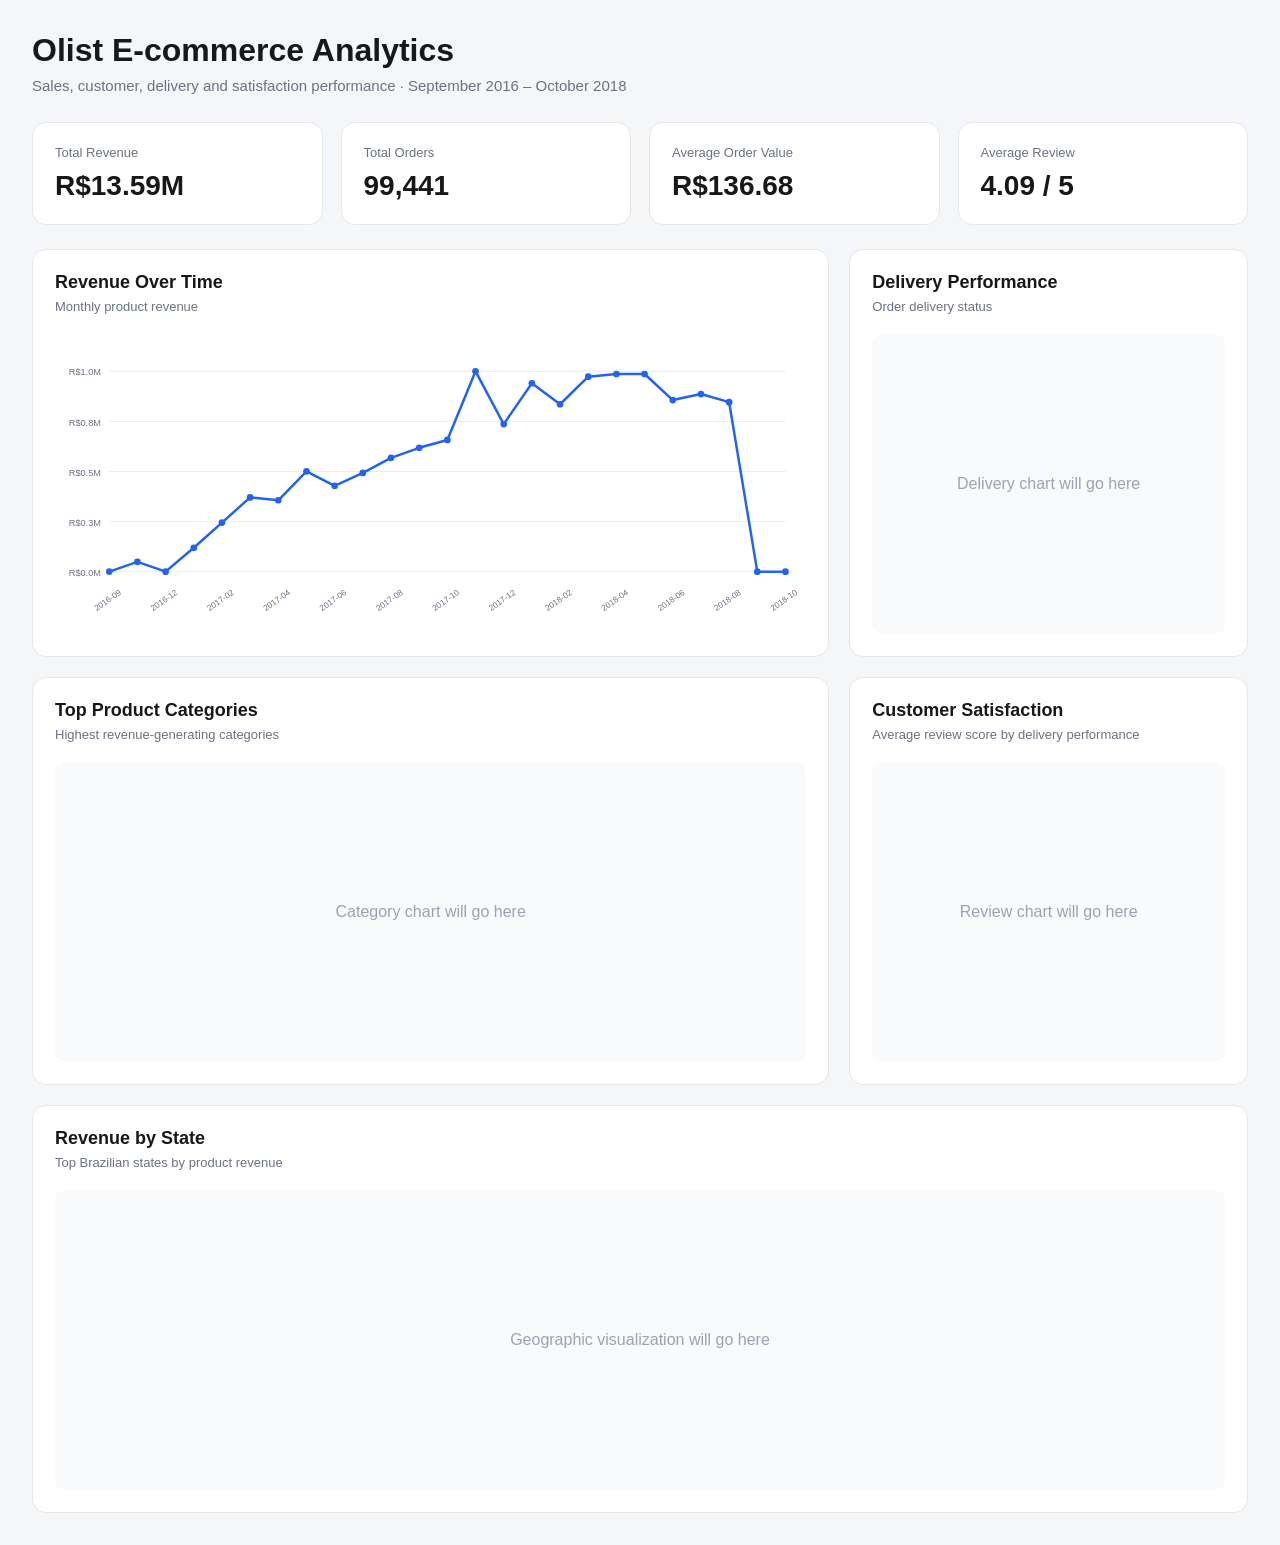
==== dashboard/index.html @ d46bdb32 "Add revenue trend dashboard" ====
<!DOCTYPE html>
<html lang="en">

<head>
    <meta charset="UTF-8">
    <meta name="viewport" content="width=device-width, initial-scale=1.0">

    <title>Olist E-commerce Analytics</title>

    <style>
        * {
            box-sizing: border-box;
            margin: 0;
            padding: 0;
        }

        body {
            font-family: -apple-system, BlinkMacSystemFont, "Segoe UI", sans-serif;
            background: #f5f6f8;
            color: #17181a;
        }

        .dashboard {
            max-width: 1400px;
            margin: 0 auto;
            padding: 32px;
        }

        .header {
            margin-bottom: 28px;
        }

        .header h1 {
            font-size: 32px;
            margin-bottom: 8px;
        }

        .header p {
            color: #6b7280;
            font-size: 15px;
        }

        /* KPI CARDS */

        .kpi-grid {
            display: grid;
            grid-template-columns: repeat(4, 1fr);
            gap: 18px;
            margin-bottom: 24px;
        }

        .kpi {
            background: white;
            border-radius: 14px;
            padding: 22px;
            border: 1px solid #e5e7eb;
        }

        .kpi-label {
            color: #6b7280;
            font-size: 13px;
            margin-bottom: 10px;
        }

        .kpi-value {
            font-size: 28px;
            font-weight: 700;
        }

        /* DASHBOARD GRID */

        .grid {
            display: grid;
            grid-template-columns: 2fr 1fr;
            gap: 20px;
            margin-bottom: 20px;
        }

        .card {
            background: white;
            border: 1px solid #e5e7eb;
            border-radius: 14px;
            padding: 22px;
        }

        .card h2 {
            font-size: 18px;
            margin-bottom: 6px;
        }

        .card p {
            color: #6b7280;
            font-size: 13px;
            margin-bottom: 20px;
        }

        /* PLACEHOLDERS */

        .placeholder {
            height: 300px;
            display: flex;
            align-items: center;
            justify-content: center;
            background: #f9fafb;
            border-radius: 10px;
            color: #9ca3af;
        }

        /* REVENUE CHART */

        .revenue-chart {
            height: 300px;
            width: 100%;
            overflow: hidden;
        }

        .revenue-chart svg {
            width: 100%;
            height: 100%;
        }

        /* RESPONSIVE */

        @media (max-width: 900px) {

            .kpi-grid {
                grid-template-columns: repeat(2, 1fr);
            }

            .grid {
                grid-template-columns: 1fr;
            }
        }

        @media (max-width: 600px) {

            .dashboard {
                padding: 18px;
            }

            .kpi-grid {
                grid-template-columns: 1fr;
            }
        }
    </style>
</head>


<body>

    <main class="dashboard">

        <!-- HEADER -->

        <header class="header">

            <h1>Olist E-commerce Analytics</h1>

            <p>
                Sales, customer, delivery and satisfaction performance
                · September 2016 – October 2018
            </p>

        </header>


        <!-- KPI CARDS -->

        <section class="kpi-grid">

            <div class="kpi">

                <div class="kpi-label">
                    Total Revenue
                </div>

                <div class="kpi-value">
                    R$13.59M
                </div>

            </div>


            <div class="kpi">

                <div class="kpi-label">
                    Total Orders
                </div>

                <div class="kpi-value">
                    99,441
                </div>

            </div>


            <div class="kpi">

                <div class="kpi-label">
                    Average Order Value
                </div>

                <div class="kpi-value">
                    R$136.68
                </div>

            </div>


            <div class="kpi">

                <div class="kpi-label">
                    Average Review
                </div>

                <div class="kpi-value">
                    4.09 / 5
                </div>

            </div>

        </section>


        <!-- FIRST ROW -->

        <section class="grid">


            <!-- REVENUE -->

            <div class="card">

                <h2>
                    Revenue Over Time
                </h2>

                <p>
                    Monthly product revenue
                </p>

                <div class="revenue-chart">

                    <svg
                        id="revenueChart"
                        viewBox="0 0 900 320"
                    ></svg>

                </div>

            </div>


            <!-- DELIVERY -->

            <div class="card">

                <h2>
                    Delivery Performance
                </h2>

                <p>
                    Order delivery status
                </p>

                <div class="placeholder">

                    Delivery chart will go here

                </div>

            </div>

        </section>


        <!-- SECOND ROW -->

        <section class="grid">


            <!-- CATEGORIES -->

            <div class="card">

                <h2>
                    Top Product Categories
                </h2>

                <p>
                    Highest revenue-generating categories
                </p>

                <div class="placeholder">

                    Category chart will go here

                </div>

            </div>


            <!-- CUSTOMER SATISFACTION -->

            <div class="card">

                <h2>
                    Customer Satisfaction
                </h2>

                <p>
                    Average review score by delivery performance
                </p>

                <div class="placeholder">

                    Review chart will go here

                </div>

            </div>

        </section>


        <!-- THIRD ROW -->

        <section class="card">

            <h2>
                Revenue by State
            </h2>

            <p>
                Top Brazilian states by product revenue
            </p>

            <div class="placeholder">

                Geographic visualization will go here

            </div>

        </section>

    </main>


    <!-- REVENUE CHART -->

    <script>

        const monthlyRevenue = [

            ["2016-09", 267.36],
            ["2016-10", 49507.66],
            ["2016-12", 10.90],

            ["2017-01", 120312.87],
            ["2017-02", 247303.02],
            ["2017-03", 374344.30],
            ["2017-04", 359927.23],
            ["2017-05", 506071.14],
            ["2017-06", 433038.60],
            ["2017-07", 498031.48],
            ["2017-08", 573971.68],
            ["2017-09", 624401.69],
            ["2017-10", 664219.43],
            ["2017-11", 1010271.37],
            ["2017-12", 743914.17],

            ["2018-01", 950030.36],
            ["2018-02", 844178.71],
            ["2018-03", 983213.44],
            ["2018-04", 996647.75],
            ["2018-05", 996517.68],
            ["2018-06", 865124.31],
            ["2018-07", 895507.22],
            ["2018-08", 854686.33],
            ["2018-09", 145.00],
            ["2018-10", 0.00]

        ];


        const svg =
            document.getElementById("revenueChart");


        const width = 900;

        const height = 320;


        const padding = {

            top: 25,

            right: 25,

            bottom: 55,

            left: 65

        };


        const chartWidth =
            width -
            padding.left -
            padding.right;


        const chartHeight =
            height -
            padding.top -
            padding.bottom;


        const maxRevenue =
            Math.max(
                ...monthlyRevenue.map(
                    item => item[1]
                )
            );


        function x(index) {

            return padding.left +

                (
                    index /
                    (monthlyRevenue.length - 1)
                ) *

                chartWidth;

        }


        function y(value) {

            return padding.top +

                chartHeight -

                (
                    value /
                    maxRevenue
                ) *

                chartHeight;

        }


        /*
         * Y-AXIS GRID LINES
         */

        for (let i = 0; i <= 4; i++) {

            const value =
                maxRevenue *
                (i / 4);

            const yPosition =
                y(value);


            svg.innerHTML += `

                <line
                    x1="${padding.left}"
                    y1="${yPosition}"
                    x2="${width - padding.right}"
                    y2="${yPosition}"
                    stroke="#e5e7eb"
                />

                <text
                    x="${padding.left - 10}"
                    y="${yPosition + 5}"
                    text-anchor="end"
                    font-size="11"
                    fill="#6b7280"
                >
                    R$${(value / 1000000).toFixed(1)}M
                </text>

            `;

        }


        /*
         * REVENUE LINE
         */

        const points = monthlyRevenue

            .map(
                (item, index) =>
                    `${x(index)},${y(item[1])}`
            )

            .join(" ");


        svg.innerHTML += `

            <polyline
                points="${points}"
                fill="none"
                stroke="#2563eb"
                stroke-width="3"
                stroke-linejoin="round"
                stroke-linecap="round"
            />

        `;


        /*
         * DATA POINTS
         */

        monthlyRevenue.forEach(
            (item, index) => {

                svg.innerHTML += `

                    <circle
                        cx="${x(index)}"
                        cy="${y(item[1])}"
                        r="4"
                        fill="#2563eb"
                    />

                `;

            }
        );


        /*
         * X-AXIS LABELS
         */

        monthlyRevenue.forEach(
            (item, index) => {

                if (
                    index % 2 === 0 ||
                    index === monthlyRevenue.length - 1
                ) {

                    svg.innerHTML += `

                        <text
                            x="${x(index)}"
                            y="${height - 18}"
                            text-anchor="middle"
                            font-size="10"
                            fill="#6b7280"
                            transform="
                                rotate(
                                    -35
                                    ${x(index)}
                                    ${height - 18}
                                )
                            "
                        >
                            ${item[0]}
                        </text>

                    `;

                }

            }
        );

    </script>

</body>

</html>
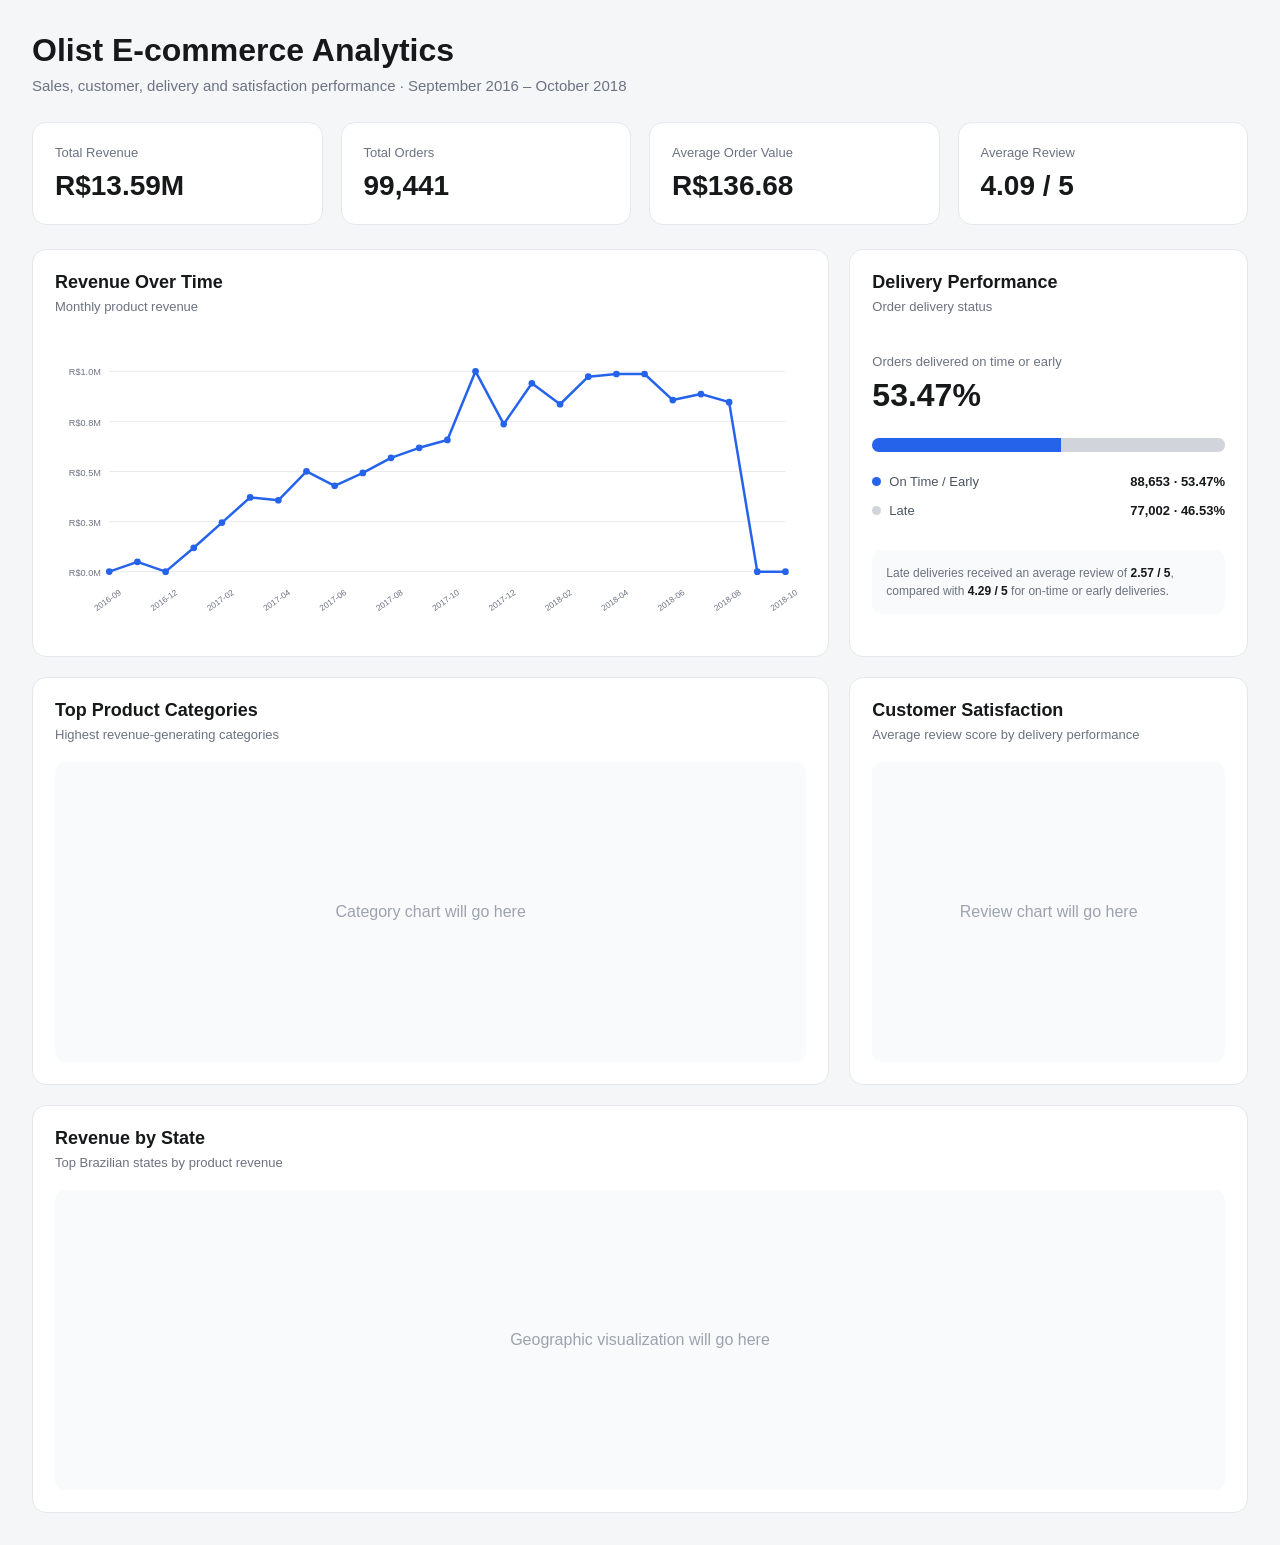
==== commit 4cf7b468: "Add delivery performance analysis" ====
--- a/dashboard/index.html
+++ b/dashboard/index.html
@@ -119,6 +119,99 @@
             height: 100%;
         }
 
+        /* DELIVERY */
+
+        .delivery-chart {
+            height: 300px;
+            display: flex;
+            flex-direction: column;
+            justify-content: center;
+        }
+
+        .delivery-summary {
+            margin-bottom: 24px;
+        }
+
+        .delivery-total {
+            font-size: 13px;
+            color: #6b7280;
+            margin-bottom: 8px;
+        }
+
+        .delivery-percentage {
+            font-size: 32px;
+            font-weight: 700;
+        }
+
+        .delivery-bar {
+            width: 100%;
+            height: 14px;
+            background: #e5e7eb;
+            border-radius: 20px;
+            overflow: hidden;
+            display: flex;
+            margin-bottom: 22px;
+        }
+
+        .on-time-bar {
+            width: 53.47%;
+            background: #2563eb;
+        }
+
+        .late-bar {
+            width: 46.53%;
+            background: #d1d5db;
+        }
+
+        .delivery-row {
+            display: flex;
+            justify-content: space-between;
+            align-items: center;
+            margin-bottom: 14px;
+            font-size: 13px;
+        }
+
+        .delivery-label {
+            display: flex;
+            align-items: center;
+            gap: 8px;
+            color: #4b5563;
+        }
+
+        .dot {
+            width: 9px;
+            height: 9px;
+            border-radius: 50%;
+            display: inline-block;
+        }
+
+        .dot-blue {
+            background: #2563eb;
+        }
+
+        .dot-gray {
+            background: #d1d5db;
+        }
+
+        .delivery-value {
+            font-weight: 600;
+            color: #17181a;
+        }
+
+        .delivery-insight {
+            margin-top: 18px;
+            padding: 14px;
+            background: #f9fafb;
+            border-radius: 10px;
+            font-size: 12px;
+            line-height: 1.5;
+            color: #6b7280;
+        }
+
+        .delivery-insight strong {
+            color: #17181a;
+        }
+
         /* RESPONSIVE */
 
         @media (max-width: 900px) {
@@ -169,54 +262,23 @@
         <section class="kpi-grid">
 
             <div class="kpi">
-
-                <div class="kpi-label">
-                    Total Revenue
-                </div>
-
-                <div class="kpi-value">
-                    R$13.59M
-                </div>
-
-            </div>
-
+                <div class="kpi-label">Total Revenue</div>
+                <div class="kpi-value">R$13.59M</div>
+            </div>
 
             <div class="kpi">
-
-                <div class="kpi-label">
-                    Total Orders
-                </div>
-
-                <div class="kpi-value">
-                    99,441
-                </div>
-
-            </div>
-
+                <div class="kpi-label">Total Orders</div>
+                <div class="kpi-value">99,441</div>
+            </div>
 
             <div class="kpi">
-
-                <div class="kpi-label">
-                    Average Order Value
-                </div>
-
-                <div class="kpi-value">
-                    R$136.68
-                </div>
-
-            </div>
-
+                <div class="kpi-label">Average Order Value</div>
+                <div class="kpi-value">R$136.68</div>
+            </div>
 
             <div class="kpi">
-
-                <div class="kpi-label">
-                    Average Review
-                </div>
-
-                <div class="kpi-value">
-                    4.09 / 5
-                </div>
-
+                <div class="kpi-label">Average Review</div>
+                <div class="kpi-value">4.09 / 5</div>
             </div>
 
         </section>
@@ -231,20 +293,16 @@
 
             <div class="card">
 
-                <h2>
-                    Revenue Over Time
-                </h2>
-
-                <p>
-                    Monthly product revenue
-                </p>
+                <h2>Revenue Over Time</h2>
+
+                <p>Monthly product revenue</p>
 
                 <div class="revenue-chart">
 
                     <svg
                         id="revenueChart"
-                        viewBox="0 0 900 320"
-                    ></svg>
+                        viewBox="0 0 900 320">
+                    </svg>
 
                 </div>
 
@@ -255,81 +313,131 @@
 
             <div class="card">
 
-                <h2>
-                    Delivery Performance
-                </h2>
-
-                <p>
-                    Order delivery status
-                </p>
+                <h2>Delivery Performance</h2>
+
+                <p>Order delivery status</p>
+
+                <div class="delivery-chart">
+
+                    <div class="delivery-summary">
+
+                        <div class="delivery-total">
+                            Orders delivered on time or early
+                        </div>
+
+                        <div class="delivery-percentage">
+                            53.47%
+                        </div>
+
+                    </div>
+
+
+                    <div class="delivery-bar">
+
+                        <div class="on-time-bar"></div>
+
+                        <div class="late-bar"></div>
+
+                    </div>
+
+
+                    <div class="delivery-row">
+
+                        <div class="delivery-label">
+
+                            <span class="dot dot-blue"></span>
+
+                            On Time / Early
+
+                        </div>
+
+                        <div class="delivery-value">
+                            88,653 · 53.47%
+                        </div>
+
+                    </div>
+
+
+                    <div class="delivery-row">
+
+                        <div class="delivery-label">
+
+                            <span class="dot dot-gray"></span>
+
+                            Late
+
+                        </div>
+
+                        <div class="delivery-value">
+                            77,002 · 46.53%
+                        </div>
+
+                    </div>
+
+
+                    <div class="delivery-insight">
+
+                        Late deliveries received an average review of
+                        <strong>2.57 / 5</strong>,
+                        compared with
+                        <strong>4.29 / 5</strong>
+                        for on-time or early deliveries.
+
+                    </div>
+
+                </div>
+
+            </div>
+
+        </section>
+
+
+        <!-- SECOND ROW -->
+
+        <section class="grid">
+
+
+            <!-- CATEGORIES -->
+
+            <div class="card">
+
+                <h2>Top Product Categories</h2>
+
+                <p>Highest revenue-generating categories</p>
 
                 <div class="placeholder">
 
-                    Delivery chart will go here
+                    Category chart will go here
 
                 </div>
 
             </div>
 
+
+            <!-- CUSTOMER SATISFACTION -->
+
+            <div class="card">
+
+                <h2>Customer Satisfaction</h2>
+
+                <p>Average review score by delivery performance</p>
+
+                <div class="placeholder">
+
+                    Review chart will go here
+
+                </div>
+
+            </div>
+
         </section>
 
 
-        <!-- SECOND ROW -->
-
-        <section class="grid">
-
-
-            <!-- CATEGORIES -->
-
-            <div class="card">
-
-                <h2>
-                    Top Product Categories
-                </h2>
-
-                <p>
-                    Highest revenue-generating categories
-                </p>
-
-                <div class="placeholder">
-
-                    Category chart will go here
-
-                </div>
-
-            </div>
-
-
-            <!-- CUSTOMER SATISFACTION -->
-
-            <div class="card">
-
-                <h2>
-                    Customer Satisfaction
-                </h2>
-
-                <p>
-                    Average review score by delivery performance
-                </p>
-
-                <div class="placeholder">
-
-                    Review chart will go here
-
-                </div>
-
-            </div>
-
-        </section>
-
-
         <!-- THIRD ROW -->
 
         <section class="card">
 
-            <h2>
-                Revenue by State
-            </h2>
+            <h2>Revenue by State</h2>
 
             <p>
                 Top Brazilian states by product revenue
@@ -346,7 +454,7 @@
     </main>
 
 
-    <!-- REVENUE CHART -->
+    <!-- REVENUE DATA -->
 
     <script>
 
@@ -395,11 +503,8 @@
         const padding = {
 
             top: 25,
-
             right: 25,
-
             bottom: 55,
-
             left: 65
 
         };
@@ -428,12 +533,10 @@
         function x(index) {
 
             return padding.left +
-
                 (
                     index /
                     (monthlyRevenue.length - 1)
                 ) *
-
                 chartWidth;
 
         }
@@ -442,22 +545,17 @@
         function y(value) {
 
             return padding.top +
-
                 chartHeight -
-
                 (
                     value /
                     maxRevenue
                 ) *
-
                 chartHeight;
 
         }
 
 
-        /*
-         * Y-AXIS GRID LINES
-         */
+        /* Y-AXIS GRID LINES */
 
         for (let i = 0; i <= 4; i++) {
 
@@ -494,9 +592,7 @@
         }
 
 
-        /*
-         * REVENUE LINE
-         */
+        /* REVENUE LINE */
 
         const points = monthlyRevenue
 
@@ -522,9 +618,7 @@
         `;
 
 
-        /*
-         * DATA POINTS
-         */
+        /* DATA POINTS */
 
         monthlyRevenue.forEach(
             (item, index) => {
@@ -544,9 +638,7 @@
         );
 
 
-        /*
-         * X-AXIS LABELS
-         */
+        /* X-AXIS LABELS */
 
         monthlyRevenue.forEach(
             (item, index) => {
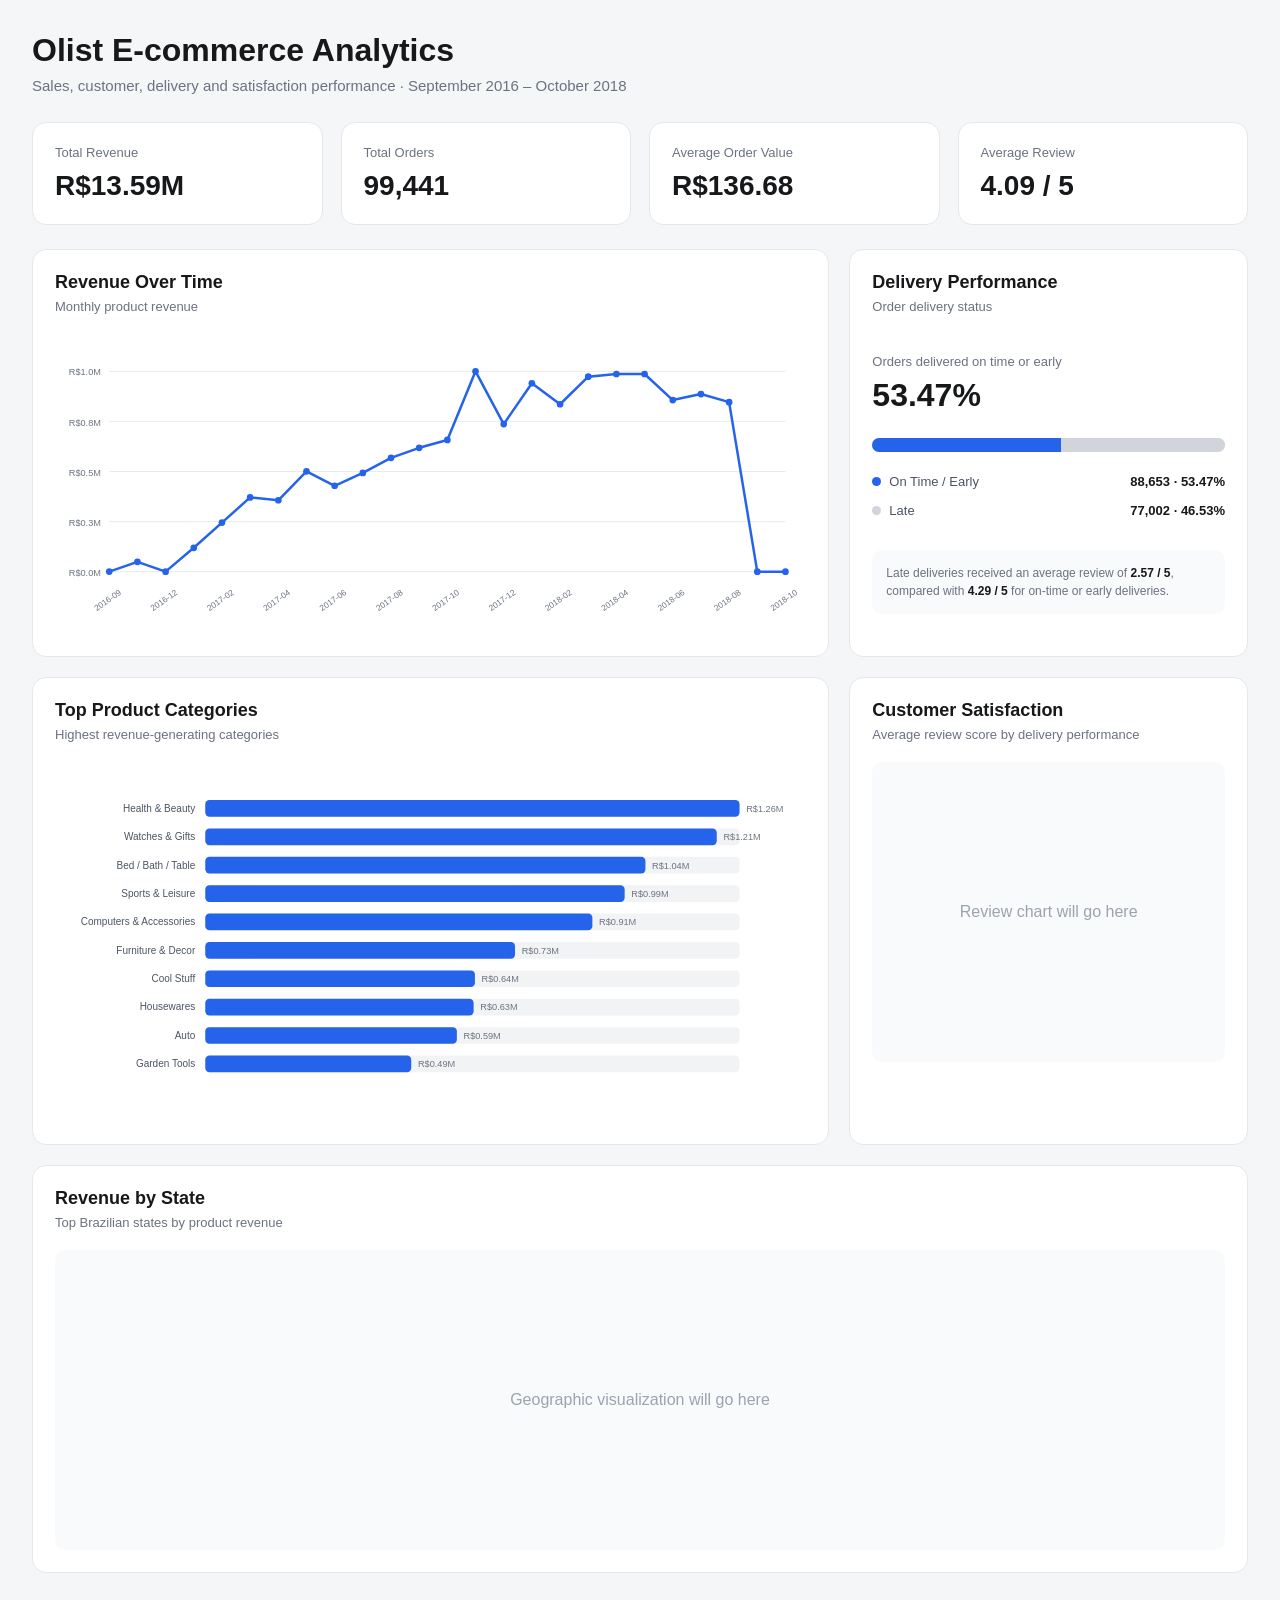
==== commit bddf512b: "Add product category revenue analysis" ====
--- a/dashboard/index.html
+++ b/dashboard/index.html
@@ -94,7 +94,126 @@
             margin-bottom: 20px;
         }
 
-        /* PLACEHOLDERS */
+        /* REVENUE CHART */
+
+        .revenue-chart {
+            height: 300px;
+            width: 100%;
+            overflow: hidden;
+        }
+
+        .revenue-chart svg {
+            width: 100%;
+            height: 100%;
+        }
+
+        /* DELIVERY */
+
+        .delivery-chart {
+            height: 300px;
+            display: flex;
+            flex-direction: column;
+            justify-content: center;
+        }
+
+        .delivery-summary {
+            margin-bottom: 24px;
+        }
+
+        .delivery-total {
+            font-size: 13px;
+            color: #6b7280;
+            margin-bottom: 8px;
+        }
+
+        .delivery-percentage {
+            font-size: 32px;
+            font-weight: 700;
+        }
+
+        .delivery-bar {
+            width: 100%;
+            height: 14px;
+            background: #e5e7eb;
+            border-radius: 20px;
+            overflow: hidden;
+            display: flex;
+            margin-bottom: 22px;
+        }
+
+        .on-time-bar {
+            width: 53.47%;
+            background: #2563eb;
+        }
+
+        .late-bar {
+            width: 46.53%;
+            background: #d1d5db;
+        }
+
+        .delivery-row {
+            display: flex;
+            justify-content: space-between;
+            align-items: center;
+            margin-bottom: 14px;
+            font-size: 13px;
+        }
+
+        .delivery-label {
+            display: flex;
+            align-items: center;
+            gap: 8px;
+            color: #4b5563;
+        }
+
+        .dot {
+            width: 9px;
+            height: 9px;
+            border-radius: 50%;
+            display: inline-block;
+        }
+
+        .dot-blue {
+            background: #2563eb;
+        }
+
+        .dot-gray {
+            background: #d1d5db;
+        }
+
+        .delivery-value {
+            font-weight: 600;
+            color: #17181a;
+        }
+
+        .delivery-insight {
+            margin-top: 18px;
+            padding: 14px;
+            background: #f9fafb;
+            border-radius: 10px;
+            font-size: 12px;
+            line-height: 1.5;
+            color: #6b7280;
+        }
+
+        .delivery-insight strong {
+            color: #17181a;
+        }
+
+        /* CATEGORY CHART */
+
+        .category-chart {
+            height: 360px;
+            width: 100%;
+            overflow: hidden;
+        }
+
+        .category-chart svg {
+            width: 100%;
+            height: 100%;
+        }
+
+        /* PLACEHOLDER */
 
         .placeholder {
             height: 300px;
@@ -106,112 +225,6 @@
             color: #9ca3af;
         }
 
-        /* REVENUE CHART */
-
-        .revenue-chart {
-            height: 300px;
-            width: 100%;
-            overflow: hidden;
-        }
-
-        .revenue-chart svg {
-            width: 100%;
-            height: 100%;
-        }
-
-        /* DELIVERY */
-
-        .delivery-chart {
-            height: 300px;
-            display: flex;
-            flex-direction: column;
-            justify-content: center;
-        }
-
-        .delivery-summary {
-            margin-bottom: 24px;
-        }
-
-        .delivery-total {
-            font-size: 13px;
-            color: #6b7280;
-            margin-bottom: 8px;
-        }
-
-        .delivery-percentage {
-            font-size: 32px;
-            font-weight: 700;
-        }
-
-        .delivery-bar {
-            width: 100%;
-            height: 14px;
-            background: #e5e7eb;
-            border-radius: 20px;
-            overflow: hidden;
-            display: flex;
-            margin-bottom: 22px;
-        }
-
-        .on-time-bar {
-            width: 53.47%;
-            background: #2563eb;
-        }
-
-        .late-bar {
-            width: 46.53%;
-            background: #d1d5db;
-        }
-
-        .delivery-row {
-            display: flex;
-            justify-content: space-between;
-            align-items: center;
-            margin-bottom: 14px;
-            font-size: 13px;
-        }
-
-        .delivery-label {
-            display: flex;
-            align-items: center;
-            gap: 8px;
-            color: #4b5563;
-        }
-
-        .dot {
-            width: 9px;
-            height: 9px;
-            border-radius: 50%;
-            display: inline-block;
-        }
-
-        .dot-blue {
-            background: #2563eb;
-        }
-
-        .dot-gray {
-            background: #d1d5db;
-        }
-
-        .delivery-value {
-            font-weight: 600;
-            color: #17181a;
-        }
-
-        .delivery-insight {
-            margin-top: 18px;
-            padding: 14px;
-            background: #f9fafb;
-            border-radius: 10px;
-            font-size: 12px;
-            line-height: 1.5;
-            color: #6b7280;
-        }
-
-        .delivery-insight strong {
-            color: #17181a;
-        }
-
         /* RESPONSIVE */
 
         @media (max-width: 900px) {
@@ -405,9 +418,12 @@
 
                 <p>Highest revenue-generating categories</p>
 
-                <div class="placeholder">
-
-                    Category chart will go here
+                <div class="category-chart">
+
+                    <svg
+                        id="categoryChart"
+                        viewBox="0 0 900 360">
+                    </svg>
 
                 </div>
 
@@ -420,7 +436,9 @@
 
                 <h2>Customer Satisfaction</h2>
 
-                <p>Average review score by delivery performance</p>
+                <p>
+                    Average review score by delivery performance
+                </p>
 
                 <div class="placeholder">
 
@@ -454,9 +472,14 @@
     </main>
 
 
-    <!-- REVENUE DATA -->
+    <!-- JAVASCRIPT -->
+
 
     <script>
+
+        /* =========================================
+           MONTHLY REVENUE
+        ========================================= */
 
         const monthlyRevenue = [
 
@@ -491,16 +514,16 @@
         ];
 
 
-        const svg =
+        const revenueSvg =
             document.getElementById("revenueChart");
 
 
-        const width = 900;
-
-        const height = 320;
-
-
-        const padding = {
+        const revenueWidth = 900;
+
+        const revenueHeight = 320;
+
+
+        const revenuePadding = {
 
             top: 25,
             right: 25,
@@ -510,16 +533,16 @@
         };
 
 
-        const chartWidth =
-            width -
-            padding.left -
-            padding.right;
-
-
-        const chartHeight =
-            height -
-            padding.top -
-            padding.bottom;
+        const revenueChartWidth =
+            revenueWidth -
+            revenuePadding.left -
+            revenuePadding.right;
+
+
+        const revenueChartHeight =
+            revenueHeight -
+            revenuePadding.top -
+            revenuePadding.bottom;
 
 
         const maxRevenue =
@@ -530,32 +553,37 @@
             );
 
 
-        function x(index) {
-
-            return padding.left +
+        function revenueX(index) {
+
+            return revenuePadding.left +
+
                 (
                     index /
                     (monthlyRevenue.length - 1)
                 ) *
-                chartWidth;
-
-        }
-
-
-        function y(value) {
-
-            return padding.top +
-                chartHeight -
+
+                revenueChartWidth;
+
+        }
+
+
+        function revenueY(value) {
+
+            return revenuePadding.top +
+
+                revenueChartHeight -
+
                 (
                     value /
                     maxRevenue
                 ) *
-                chartHeight;
-
-        }
-
-
-        /* Y-AXIS GRID LINES */
+
+                revenueChartHeight;
+
+        }
+
+
+        /* REVENUE GRID */
 
         for (let i = 0; i <= 4; i++) {
 
@@ -564,21 +592,21 @@
                 (i / 4);
 
             const yPosition =
-                y(value);
-
-
-            svg.innerHTML += `
+                revenueY(value);
+
+
+            revenueSvg.innerHTML += `
 
                 <line
-                    x1="${padding.left}"
+                    x1="${revenuePadding.left}"
                     y1="${yPosition}"
-                    x2="${width - padding.right}"
+                    x2="${revenueWidth - revenuePadding.right}"
                     y2="${yPosition}"
                     stroke="#e5e7eb"
                 />
 
                 <text
-                    x="${padding.left - 10}"
+                    x="${revenuePadding.left - 10}"
                     y="${yPosition + 5}"
                     text-anchor="end"
                     font-size="11"
@@ -594,20 +622,21 @@
 
         /* REVENUE LINE */
 
-        const points = monthlyRevenue
-
-            .map(
-                (item, index) =>
-                    `${x(index)},${y(item[1])}`
-            )
-
-            .join(" ");
-
-
-        svg.innerHTML += `
+        const revenuePoints =
+            monthlyRevenue
+
+                .map(
+                    (item, index) =>
+                        `${revenueX(index)},${revenueY(item[1])}`
+                )
+
+                .join(" ");
+
+
+        revenueSvg.innerHTML += `
 
             <polyline
-                points="${points}"
+                points="${revenuePoints}"
                 fill="none"
                 stroke="#2563eb"
                 stroke-width="3"
@@ -618,16 +647,16 @@
         `;
 
 
-        /* DATA POINTS */
+        /* REVENUE DATA POINTS */
 
         monthlyRevenue.forEach(
             (item, index) => {
 
-                svg.innerHTML += `
+                revenueSvg.innerHTML += `
 
                     <circle
-                        cx="${x(index)}"
-                        cy="${y(item[1])}"
+                        cx="${revenueX(index)}"
+                        cy="${revenueY(item[1])}"
                         r="4"
                         fill="#2563eb"
                     />
@@ -638,7 +667,7 @@
         );
 
 
-        /* X-AXIS LABELS */
+        /* REVENUE X LABELS */
 
         monthlyRevenue.forEach(
             (item, index) => {
@@ -648,19 +677,19 @@
                     index === monthlyRevenue.length - 1
                 ) {
 
-                    svg.innerHTML += `
+                    revenueSvg.innerHTML += `
 
                         <text
-                            x="${x(index)}"
-                            y="${height - 18}"
+                            x="${revenueX(index)}"
+                            y="${revenueHeight - 18}"
                             text-anchor="middle"
                             font-size="10"
                             fill="#6b7280"
                             transform="
                                 rotate(
                                     -35
-                                    ${x(index)}
-                                    ${height - 18}
+                                    ${revenueX(index)}
+                                    ${revenueHeight - 18}
                                 )
                             "
                         >
@@ -674,6 +703,153 @@
             }
         );
 
+
+        /* =========================================
+           PRODUCT CATEGORIES
+        ========================================= */
+
+        const categories = [
+
+            ["Health & Beauty", 1258681.34, 9.384664],
+            ["Watches & Gifts", 1205005.68, 8.984461],
+            ["Bed / Bath / Table", 1036988.68, 7.731735],
+            ["Sports & Leisure", 988048.97, 7.366843],
+            ["Computers & Accessories", 911954.32, 6.799485],
+            ["Furniture & Decor", 729762.49, 5.441072],
+            ["Cool Stuff", 635290.85, 4.736696],
+            ["Housewares", 632248.66, 4.714014],
+            ["Auto", 592720.11, 4.419291],
+            ["Garden Tools", 485256.46, 3.618048]
+
+        ];
+
+
+        const categorySvg =
+            document.getElementById("categoryChart");
+
+
+        const categoryWidth = 900;
+
+        const categoryHeight = 360;
+
+
+        const categoryPadding = {
+
+            top: 10,
+            right: 80,
+            bottom: 10,
+            left: 180
+
+        };
+
+
+        const categoryChartWidth =
+            categoryWidth -
+            categoryPadding.left -
+            categoryPadding.right;
+
+
+        const barHeight = 20;
+
+        const barGap = 14;
+
+
+        const maxCategoryRevenue =
+            Math.max(
+                ...categories.map(
+                    item => item[1]
+                )
+            );
+
+
+        categories.forEach(
+            (category, index) => {
+
+                const name = category[0];
+
+                const revenue = category[1];
+
+                const percentage = category[2];
+
+
+                const y =
+                    categoryPadding.top +
+                    index *
+                    (barHeight + barGap);
+
+
+                const barWidth =
+                    (revenue / maxCategoryRevenue) *
+                    categoryChartWidth;
+
+
+                /* CATEGORY LABEL */
+
+                categorySvg.innerHTML += `
+
+                    <text
+                        x="${categoryPadding.left - 12}"
+                        y="${y + barHeight / 2 + 4}"
+                        text-anchor="end"
+                        font-size="12"
+                        fill="#4b5563"
+                    >
+                        ${name}
+                    </text>
+
+                `;
+
+
+                /* BACKGROUND BAR */
+
+                categorySvg.innerHTML += `
+
+                    <rect
+                        x="${categoryPadding.left}"
+                        y="${y}"
+                        width="${categoryChartWidth}"
+                        height="${barHeight}"
+                        rx="5"
+                        fill="#f1f3f5"
+                    />
+
+                `;
+
+
+                /* REVENUE BAR */
+
+                categorySvg.innerHTML += `
+
+                    <rect
+                        x="${categoryPadding.left}"
+                        y="${y}"
+                        width="${barWidth}"
+                        height="${barHeight}"
+                        rx="5"
+                        fill="#2563eb"
+                    />
+
+                `;
+
+
+                /* REVENUE VALUE */
+
+                categorySvg.innerHTML += `
+
+                    <text
+                        x="${categoryPadding.left + barWidth + 8}"
+                        y="${y + barHeight / 2 + 4}"
+                        font-size="11"
+                        fill="#6b7280"
+                    >
+                        R$${(revenue / 1000000).toFixed(2)}M
+                    </text>
+
+                `;
+
+            }
+        );
+
     </script>
 
 </body>
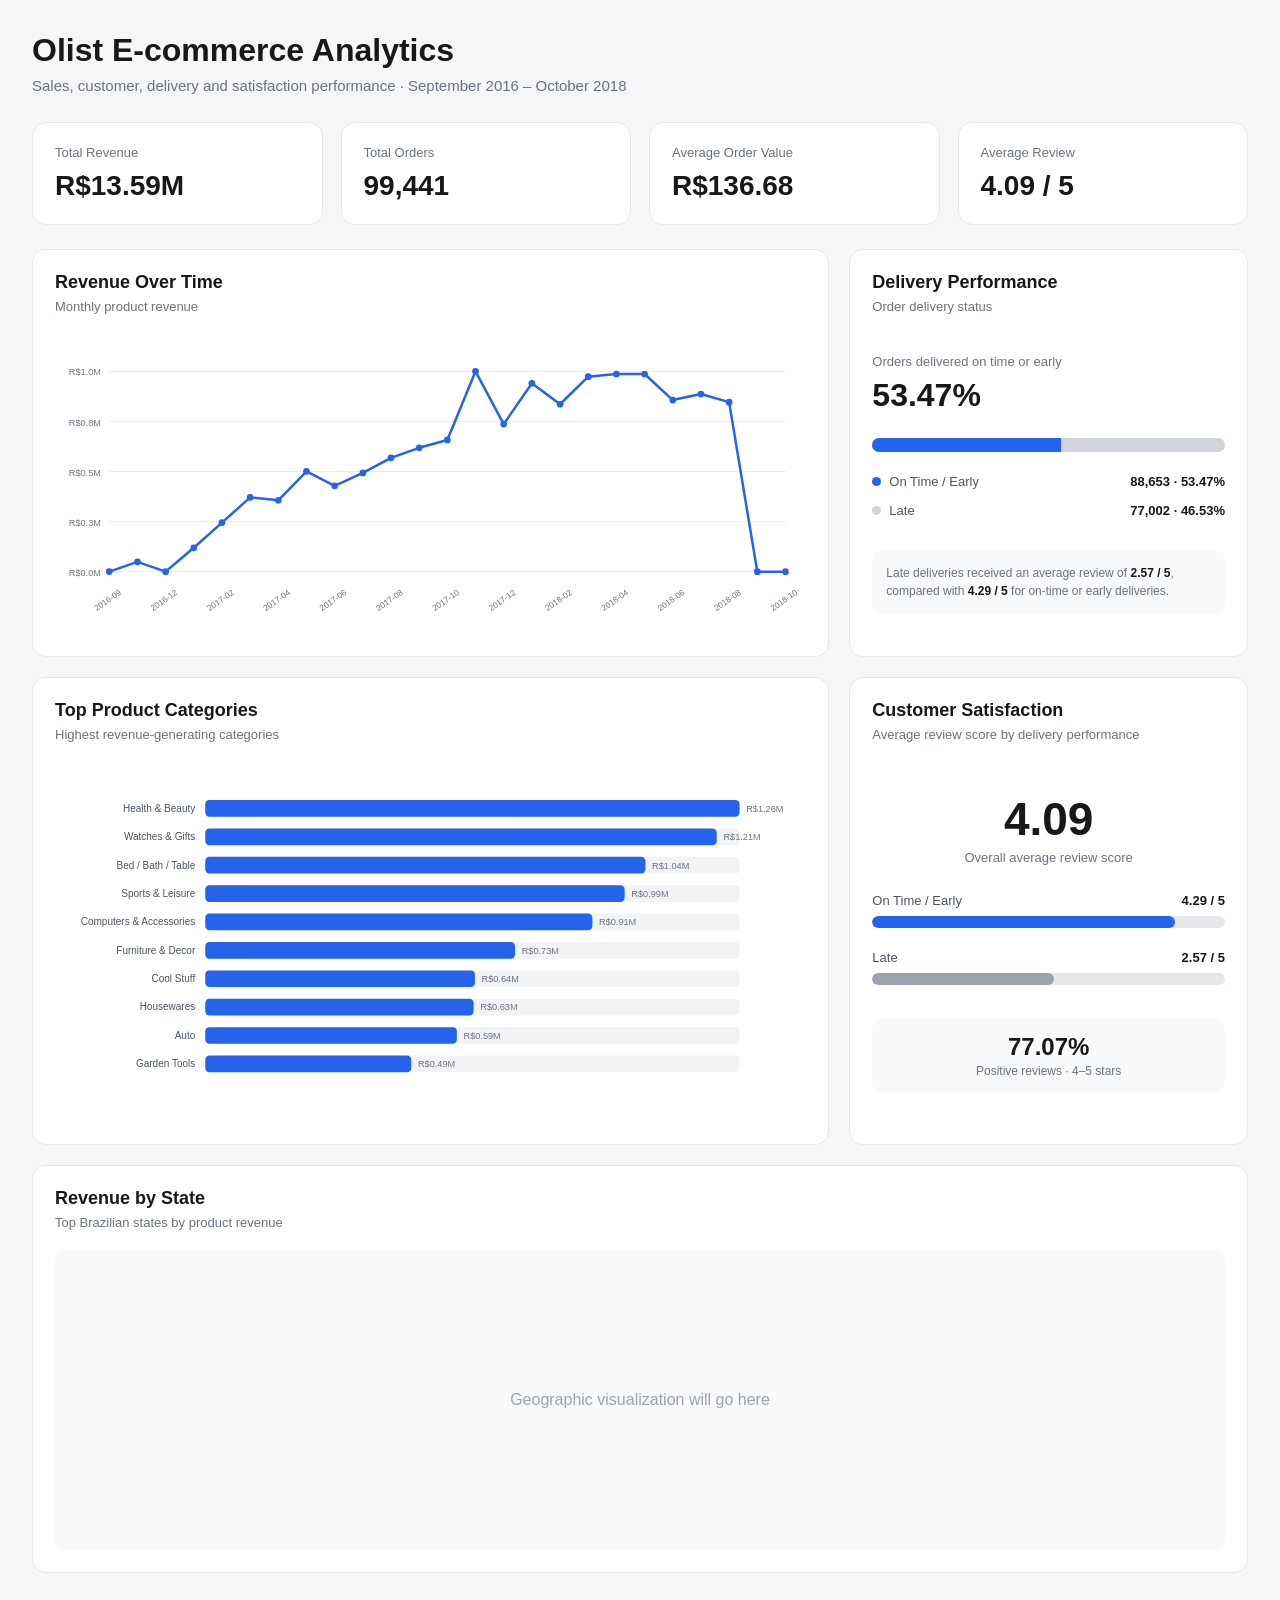
==== commit b34ca44b: "Add customer satisfaction analysis" ====
--- a/dashboard/index.html
+++ b/dashboard/index.html
@@ -213,6 +213,93 @@
             height: 100%;
         }
 
+        /* CUSTOMER SATISFACTION */
+
+        .satisfaction-chart {
+            height: 360px;
+            display: flex;
+            flex-direction: column;
+            justify-content: center;
+        }
+
+        .satisfaction-score {
+            text-align: center;
+            margin-bottom: 28px;
+        }
+
+        .satisfaction-score .number {
+            font-size: 46px;
+            font-weight: 700;
+        }
+
+        .satisfaction-score .label {
+            color: #6b7280;
+            font-size: 13px;
+            margin-top: 4px;
+        }
+
+        .review-row {
+            margin-bottom: 22px;
+        }
+
+        .review-header {
+            display: flex;
+            justify-content: space-between;
+            align-items: center;
+            margin-bottom: 8px;
+            font-size: 13px;
+        }
+
+        .review-name {
+            color: #4b5563;
+        }
+
+        .review-score {
+            font-weight: 700;
+        }
+
+        .review-bar-background {
+            width: 100%;
+            height: 12px;
+            background: #e5e7eb;
+            border-radius: 20px;
+            overflow: hidden;
+        }
+
+        .review-bar {
+            height: 100%;
+            border-radius: 20px;
+        }
+
+        .review-on-time {
+            width: 85.8%;
+            background: #2563eb;
+        }
+
+        .review-late {
+            width: 51.4%;
+            background: #9ca3af;
+        }
+
+        .positive-reviews {
+            margin-top: 12px;
+            padding: 14px;
+            background: #f9fafb;
+            border-radius: 10px;
+            text-align: center;
+        }
+
+        .positive-reviews .percentage {
+            font-size: 24px;
+            font-weight: 700;
+        }
+
+        .positive-reviews .text {
+            font-size: 12px;
+            color: #6b7280;
+            margin-top: 3px;
+        }
+
         /* PLACEHOLDER */
 
         .placeholder {
@@ -440,9 +527,79 @@
                     Average review score by delivery performance
                 </p>
 
-                <div class="placeholder">
-
-                    Review chart will go here
+                <div class="satisfaction-chart">
+
+
+                    <div class="satisfaction-score">
+
+                        <div class="number">
+                            4.09
+                        </div>
+
+                        <div class="label">
+                            Overall average review score
+                        </div>
+
+                    </div>
+
+
+                    <div class="review-row">
+
+                        <div class="review-header">
+
+                            <span class="review-name">
+                                On Time / Early
+                            </span>
+
+                            <span class="review-score">
+                                4.29 / 5
+                            </span>
+
+                        </div>
+
+                        <div class="review-bar-background">
+
+                            <div class="review-bar review-on-time"></div>
+
+                        </div>
+
+                    </div>
+
+
+                    <div class="review-row">
+
+                        <div class="review-header">
+
+                            <span class="review-name">
+                                Late
+                            </span>
+
+                            <span class="review-score">
+                                2.57 / 5
+                            </span>
+
+                        </div>
+
+                        <div class="review-bar-background">
+
+                            <div class="review-bar review-late"></div>
+
+                        </div>
+
+                    </div>
+
+
+                    <div class="positive-reviews">
+
+                        <div class="percentage">
+                            77.07%
+                        </div>
+
+                        <div class="text">
+                            Positive reviews · 4–5 stars
+                        </div>
+
+                    </div>
 
                 </div>
 
@@ -583,8 +740,6 @@
         }
 
 
-        /* REVENUE GRID */
-
         for (let i = 0; i <= 4; i++) {
 
             const value =
@@ -620,8 +775,6 @@
         }
 
 
-        /* REVENUE LINE */
-
         const revenuePoints =
             monthlyRevenue
 
@@ -647,8 +800,6 @@
         `;
 
 
-        /* REVENUE DATA POINTS */
-
         monthlyRevenue.forEach(
             (item, index) => {
 
@@ -666,8 +817,6 @@
             }
         );
 
-
-        /* REVENUE X LABELS */
 
         monthlyRevenue.forEach(
             (item, index) => {
@@ -769,8 +918,6 @@
 
                 const revenue = category[1];
 
-                const percentage = category[2];
-
 
                 const y =
                     categoryPadding.top +
@@ -782,8 +929,6 @@
                     (revenue / maxCategoryRevenue) *
                     categoryChartWidth;
 
-
-                /* CATEGORY LABEL */
 
                 categorySvg.innerHTML += `
 
@@ -800,8 +945,6 @@
                 `;
 
 
-                /* BACKGROUND BAR */
-
                 categorySvg.innerHTML += `
 
                     <rect
@@ -816,8 +959,6 @@
                 `;
 
 
-                /* REVENUE BAR */
-
                 categorySvg.innerHTML += `
 
                     <rect
@@ -832,8 +973,6 @@
                 `;
 
 
-                /* REVENUE VALUE */
-
                 categorySvg.innerHTML += `
 
                     <text
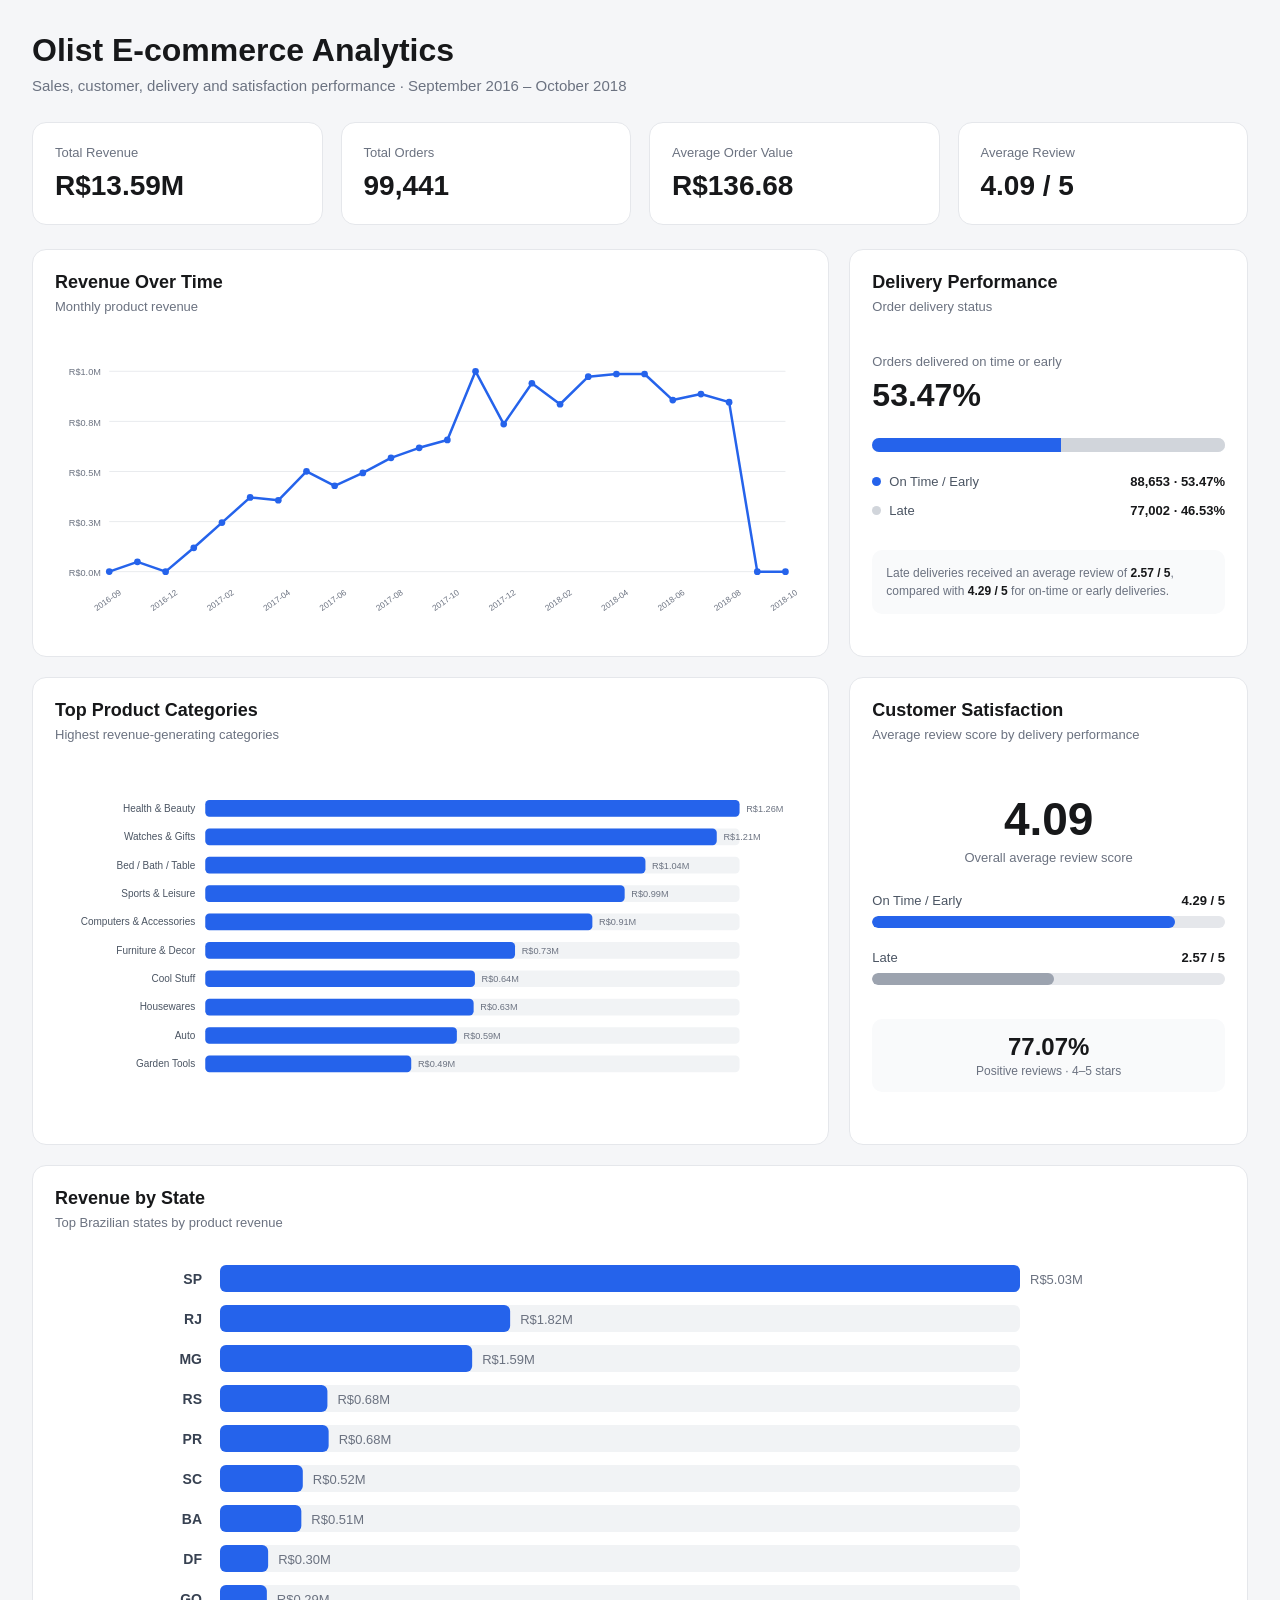
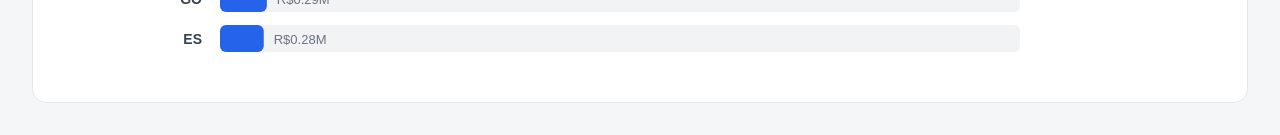
==== commit 8cdea6f6: "Add revenue by state analysis" ====
--- a/dashboard/index.html
+++ b/dashboard/index.html
@@ -300,16 +300,17 @@
             margin-top: 3px;
         }
 
-        /* PLACEHOLDER */
-
-        .placeholder {
-            height: 300px;
-            display: flex;
-            align-items: center;
-            justify-content: center;
-            background: #f9fafb;
-            border-radius: 10px;
-            color: #9ca3af;
+        /* STATE CHART */
+
+        .state-chart {
+            height: 430px;
+            width: 100%;
+            overflow: hidden;
+        }
+
+        .state-chart svg {
+            width: 100%;
+            height: 100%;
         }
 
         /* RESPONSIVE */
@@ -387,7 +388,6 @@
         <!-- FIRST ROW -->
 
         <section class="grid">
-
 
             <!-- REVENUE -->
 
@@ -496,14 +496,15 @@
 
         <section class="grid">
 
-
             <!-- CATEGORIES -->
 
             <div class="card">
 
                 <h2>Top Product Categories</h2>
 
-                <p>Highest revenue-generating categories</p>
+                <p>
+                    Highest revenue-generating categories
+                </p>
 
                 <div class="category-chart">
 
@@ -529,7 +530,6 @@
 
                 <div class="satisfaction-chart">
 
-
                     <div class="satisfaction-score">
 
                         <div class="number">
@@ -618,18 +618,18 @@
                 Top Brazilian states by product revenue
             </p>
 
-            <div class="placeholder">
-
-                Geographic visualization will go here
+            <div class="state-chart">
+
+                <svg
+                    id="stateChart"
+                    viewBox="0 0 1000 430">
+                </svg>
 
             </div>
 
         </section>
 
     </main>
-
-
-    <!-- JAVASCRIPT -->
 
 
     <script>
@@ -674,33 +674,25 @@
         const revenueSvg =
             document.getElementById("revenueChart");
 
-
         const revenueWidth = 900;
-
         const revenueHeight = 320;
 
-
         const revenuePadding = {
-
             top: 25,
             right: 25,
             bottom: 55,
             left: 65
-
         };
-
 
         const revenueChartWidth =
             revenueWidth -
             revenuePadding.left -
             revenuePadding.right;
 
-
         const revenueChartHeight =
             revenueHeight -
             revenuePadding.top -
             revenuePadding.bottom;
-
 
         const maxRevenue =
             Math.max(
@@ -713,12 +705,10 @@
         function revenueX(index) {
 
             return revenuePadding.left +
-
                 (
                     index /
                     (monthlyRevenue.length - 1)
                 ) *
-
                 revenueChartWidth;
 
         }
@@ -727,14 +717,11 @@
         function revenueY(value) {
 
             return revenuePadding.top +
-
                 revenueChartHeight -
-
                 (
                     value /
                     maxRevenue
                 ) *
-
                 revenueChartHeight;
 
         }
@@ -748,7 +735,6 @@
 
             const yPosition =
                 revenueY(value);
-
 
             revenueSvg.innerHTML += `
 
@@ -777,12 +763,10 @@
 
         const revenuePoints =
             monthlyRevenue
-
                 .map(
                     (item, index) =>
                         `${revenueX(index)},${revenueY(item[1])}`
                 )
-
                 .join(" ");
 
 
@@ -859,16 +843,16 @@
 
         const categories = [
 
-            ["Health & Beauty", 1258681.34, 9.384664],
-            ["Watches & Gifts", 1205005.68, 8.984461],
-            ["Bed / Bath / Table", 1036988.68, 7.731735],
-            ["Sports & Leisure", 988048.97, 7.366843],
-            ["Computers & Accessories", 911954.32, 6.799485],
-            ["Furniture & Decor", 729762.49, 5.441072],
-            ["Cool Stuff", 635290.85, 4.736696],
-            ["Housewares", 632248.66, 4.714014],
-            ["Auto", 592720.11, 4.419291],
-            ["Garden Tools", 485256.46, 3.618048]
+            ["Health & Beauty", 1258681.34],
+            ["Watches & Gifts", 1205005.68],
+            ["Bed / Bath / Table", 1036988.68],
+            ["Sports & Leisure", 988048.97],
+            ["Computers & Accessories", 911954.32],
+            ["Furniture & Decor", 729762.49],
+            ["Cool Stuff", 635290.85],
+            ["Housewares", 632248.66],
+            ["Auto", 592720.11],
+            ["Garden Tools", 485256.46]
 
         ];
 
@@ -876,32 +860,23 @@
         const categorySvg =
             document.getElementById("categoryChart");
 
-
         const categoryWidth = 900;
-
         const categoryHeight = 360;
 
-
         const categoryPadding = {
-
             top: 10,
             right: 80,
             bottom: 10,
             left: 180
-
         };
-
 
         const categoryChartWidth =
             categoryWidth -
             categoryPadding.left -
             categoryPadding.right;
 
-
         const barHeight = 20;
-
         const barGap = 14;
-
 
         const maxCategoryRevenue =
             Math.max(
@@ -915,18 +890,18 @@
             (category, index) => {
 
                 const name = category[0];
-
                 const revenue = category[1];
-
 
                 const y =
                     categoryPadding.top +
                     index *
                     (barHeight + barGap);
 
-
                 const barWidth =
-                    (revenue / maxCategoryRevenue) *
+                    (
+                        revenue /
+                        maxCategoryRevenue
+                    ) *
                     categoryChartWidth;
 
 
@@ -989,6 +964,143 @@
             }
         );
 
+
+        /* =========================================
+           REVENUE BY STATE
+        ========================================= */
+
+        const stateRevenue = [
+
+            ["SP", 5029555.05],
+            ["RJ", 1824092.67],
+            ["MG", 1585308.03],
+            ["RS", 675304.02],
+            ["PR", 683083.76],
+            ["SC", 520553.34],
+            ["BA", 511349.99],
+            ["DF", 302603.94],
+            ["GO", 294591.95],
+            ["ES", 275037.31]
+
+        ];
+
+
+        const stateSvg =
+            document.getElementById("stateChart");
+
+        const stateWidth = 1000;
+        const stateHeight = 430;
+
+        const statePadding = {
+            top: 15,
+            right: 120,
+            bottom: 15,
+            left: 80
+        };
+
+        const stateChartWidth =
+            stateWidth -
+            statePadding.left -
+            statePadding.right;
+
+        const stateBarHeight = 27;
+        const stateBarGap = 13;
+
+        const maxStateRevenue =
+            Math.max(
+                ...stateRevenue.map(
+                    item => item[1]
+                )
+            );
+
+
+        stateRevenue.forEach(
+            (state, index) => {
+
+                const name = state[0];
+                const revenue = state[1];
+
+                const y =
+                    statePadding.top +
+                    index *
+                    (stateBarHeight + stateBarGap);
+
+                const barWidth =
+                    (
+                        revenue /
+                        maxStateRevenue
+                    ) *
+                    stateChartWidth;
+
+
+                /* STATE LABEL */
+
+                stateSvg.innerHTML += `
+
+                    <text
+                        x="${statePadding.left - 18}"
+                        y="${y + stateBarHeight / 2 + 5}"
+                        text-anchor="end"
+                        font-size="14"
+                        font-weight="600"
+                        fill="#374151"
+                    >
+                        ${name}
+                    </text>
+
+                `;
+
+
+                /* BACKGROUND */
+
+                stateSvg.innerHTML += `
+
+                    <rect
+                        x="${statePadding.left}"
+                        y="${y}"
+                        width="${stateChartWidth}"
+                        height="${stateBarHeight}"
+                        rx="6"
+                        fill="#f1f3f5"
+                    />
+
+                `;
+
+
+                /* REVENUE BAR */
+
+                stateSvg.innerHTML += `
+
+                    <rect
+                        x="${statePadding.left}"
+                        y="${y}"
+                        width="${barWidth}"
+                        height="${stateBarHeight}"
+                        rx="6"
+                        fill="#2563eb"
+                    />
+
+                `;
+
+
+                /* REVENUE VALUE */
+
+                stateSvg.innerHTML += `
+
+                    <text
+                        x="${statePadding.left + barWidth + 10}"
+                        y="${y + stateBarHeight / 2 + 5}"
+                        font-size="13"
+                        fill="#6b7280"
+                    >
+                        R$${(revenue / 1000000).toFixed(2)}M
+                    </text>
+
+                `;
+
+            }
+        );
+
     </script>
 
 </body>
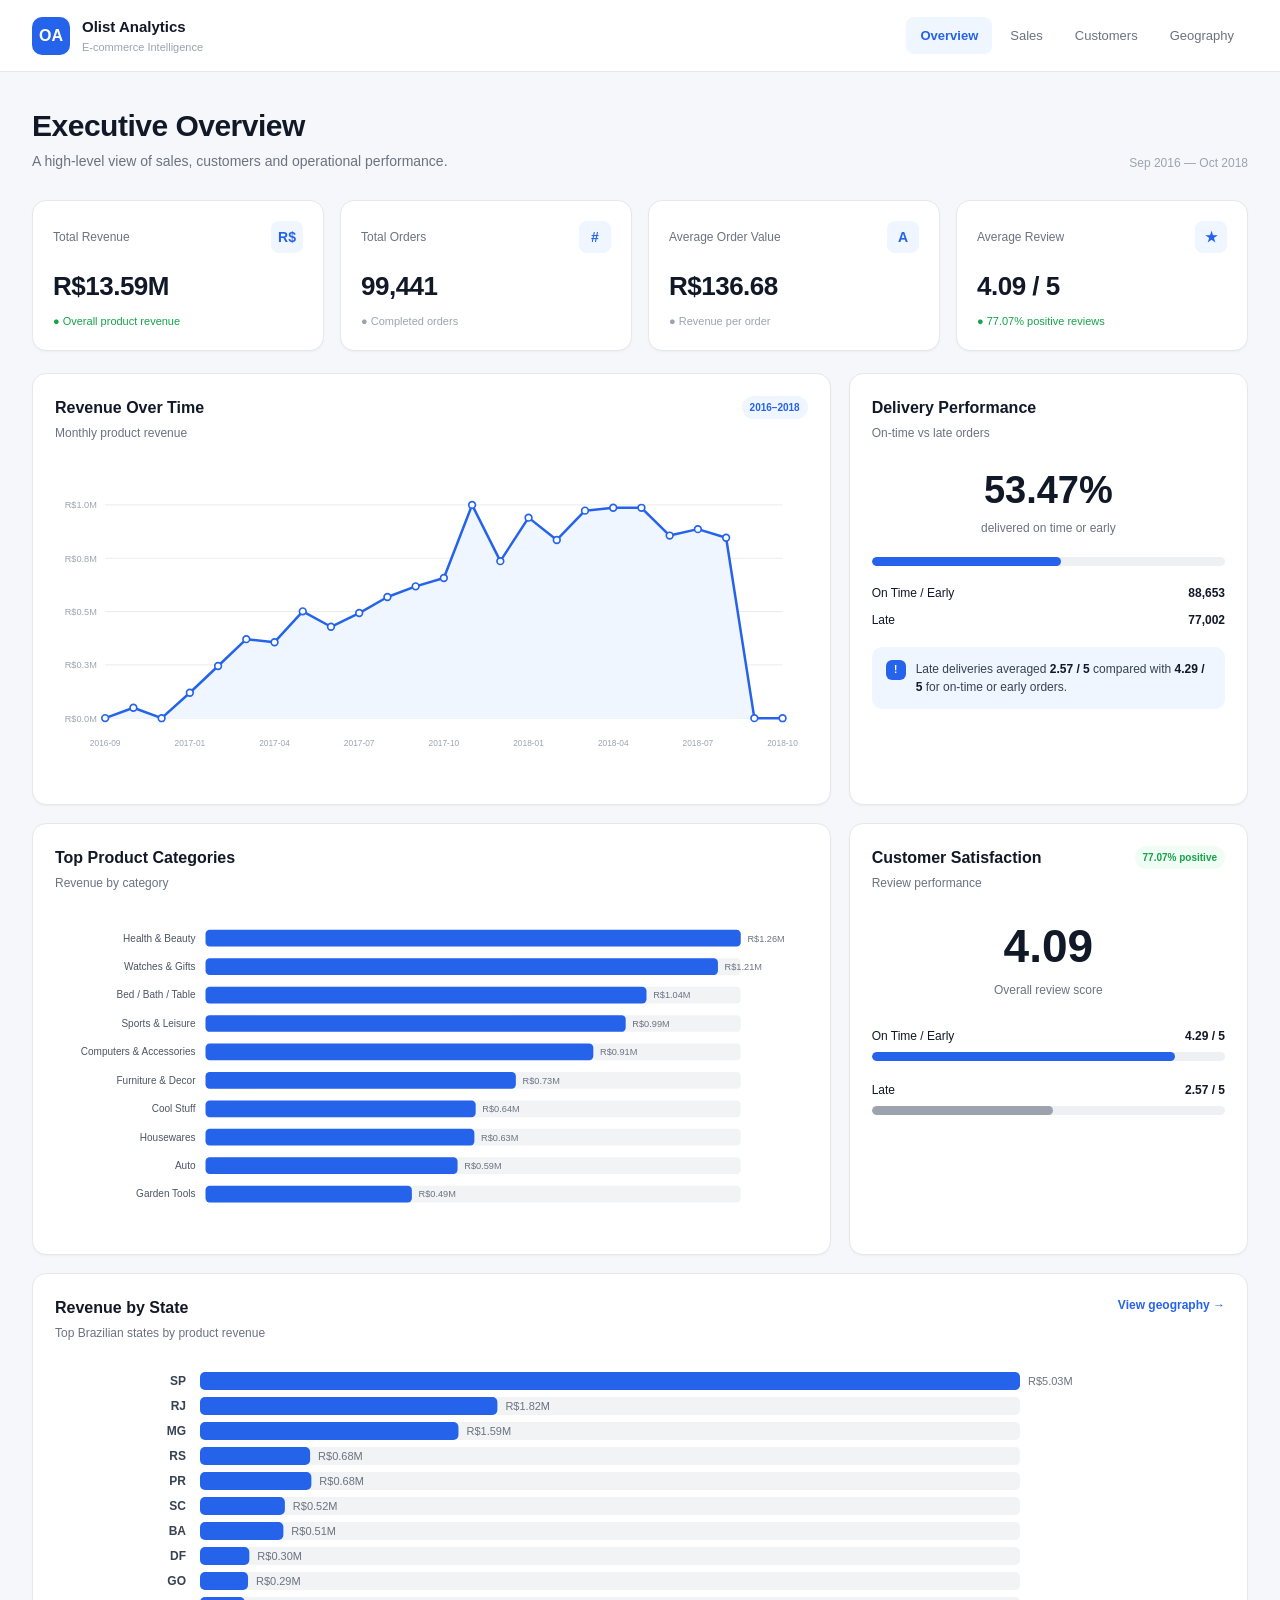
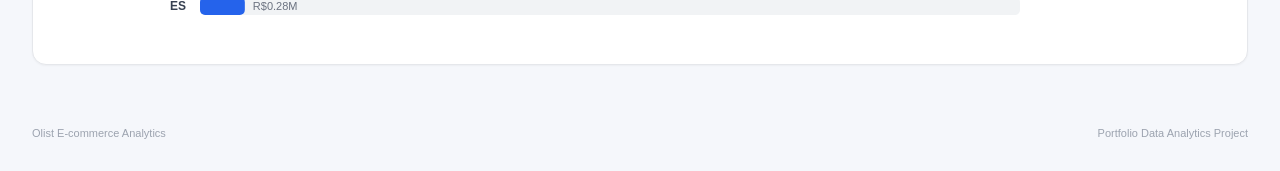
==== commit bf349623: "Build professional overview and sales dashboards" ====
--- a/dashboard/index.html
+++ b/dashboard/index.html
@@ -2,406 +2,271 @@
 <html lang="en">
 
 <head>
+
     <meta charset="UTF-8">
-    <meta name="viewport" content="width=device-width, initial-scale=1.0">
-
-    <title>Olist E-commerce Analytics</title>
-
-    <style>
-        * {
-            box-sizing: border-box;
-            margin: 0;
-            padding: 0;
-        }
-
-        body {
-            font-family: -apple-system, BlinkMacSystemFont, "Segoe UI", sans-serif;
-            background: #f5f6f8;
-            color: #17181a;
-        }
-
-        .dashboard {
-            max-width: 1400px;
-            margin: 0 auto;
-            padding: 32px;
-        }
-
-        .header {
-            margin-bottom: 28px;
-        }
-
-        .header h1 {
-            font-size: 32px;
-            margin-bottom: 8px;
-        }
-
-        .header p {
-            color: #6b7280;
-            font-size: 15px;
-        }
-
-        /* KPI CARDS */
-
-        .kpi-grid {
-            display: grid;
-            grid-template-columns: repeat(4, 1fr);
-            gap: 18px;
-            margin-bottom: 24px;
-        }
-
-        .kpi {
-            background: white;
-            border-radius: 14px;
-            padding: 22px;
-            border: 1px solid #e5e7eb;
-        }
-
-        .kpi-label {
-            color: #6b7280;
-            font-size: 13px;
-            margin-bottom: 10px;
-        }
-
-        .kpi-value {
-            font-size: 28px;
-            font-weight: 700;
-        }
-
-        /* DASHBOARD GRID */
-
-        .grid {
-            display: grid;
-            grid-template-columns: 2fr 1fr;
-            gap: 20px;
-            margin-bottom: 20px;
-        }
-
-        .card {
-            background: white;
-            border: 1px solid #e5e7eb;
-            border-radius: 14px;
-            padding: 22px;
-        }
-
-        .card h2 {
-            font-size: 18px;
-            margin-bottom: 6px;
-        }
-
-        .card p {
-            color: #6b7280;
-            font-size: 13px;
-            margin-bottom: 20px;
-        }
-
-        /* REVENUE CHART */
-
-        .revenue-chart {
-            height: 300px;
-            width: 100%;
-            overflow: hidden;
-        }
-
-        .revenue-chart svg {
-            width: 100%;
-            height: 100%;
-        }
-
-        /* DELIVERY */
-
-        .delivery-chart {
-            height: 300px;
-            display: flex;
-            flex-direction: column;
-            justify-content: center;
-        }
-
-        .delivery-summary {
-            margin-bottom: 24px;
-        }
-
-        .delivery-total {
-            font-size: 13px;
-            color: #6b7280;
-            margin-bottom: 8px;
-        }
-
-        .delivery-percentage {
-            font-size: 32px;
-            font-weight: 700;
-        }
-
-        .delivery-bar {
-            width: 100%;
-            height: 14px;
-            background: #e5e7eb;
-            border-radius: 20px;
-            overflow: hidden;
-            display: flex;
-            margin-bottom: 22px;
-        }
-
-        .on-time-bar {
-            width: 53.47%;
-            background: #2563eb;
-        }
-
-        .late-bar {
-            width: 46.53%;
-            background: #d1d5db;
-        }
-
-        .delivery-row {
-            display: flex;
-            justify-content: space-between;
-            align-items: center;
-            margin-bottom: 14px;
-            font-size: 13px;
-        }
-
-        .delivery-label {
-            display: flex;
-            align-items: center;
-            gap: 8px;
-            color: #4b5563;
-        }
-
-        .dot {
-            width: 9px;
-            height: 9px;
-            border-radius: 50%;
-            display: inline-block;
-        }
-
-        .dot-blue {
-            background: #2563eb;
-        }
-
-        .dot-gray {
-            background: #d1d5db;
-        }
-
-        .delivery-value {
-            font-weight: 600;
-            color: #17181a;
-        }
-
-        .delivery-insight {
-            margin-top: 18px;
-            padding: 14px;
-            background: #f9fafb;
-            border-radius: 10px;
-            font-size: 12px;
-            line-height: 1.5;
-            color: #6b7280;
-        }
-
-        .delivery-insight strong {
-            color: #17181a;
-        }
-
-        /* CATEGORY CHART */
-
-        .category-chart {
-            height: 360px;
-            width: 100%;
-            overflow: hidden;
-        }
-
-        .category-chart svg {
-            width: 100%;
-            height: 100%;
-        }
-
-        /* CUSTOMER SATISFACTION */
-
-        .satisfaction-chart {
-            height: 360px;
-            display: flex;
-            flex-direction: column;
-            justify-content: center;
-        }
-
-        .satisfaction-score {
-            text-align: center;
-            margin-bottom: 28px;
-        }
-
-        .satisfaction-score .number {
-            font-size: 46px;
-            font-weight: 700;
-        }
-
-        .satisfaction-score .label {
-            color: #6b7280;
-            font-size: 13px;
-            margin-top: 4px;
-        }
-
-        .review-row {
-            margin-bottom: 22px;
-        }
-
-        .review-header {
-            display: flex;
-            justify-content: space-between;
-            align-items: center;
-            margin-bottom: 8px;
-            font-size: 13px;
-        }
-
-        .review-name {
-            color: #4b5563;
-        }
-
-        .review-score {
-            font-weight: 700;
-        }
-
-        .review-bar-background {
-            width: 100%;
-            height: 12px;
-            background: #e5e7eb;
-            border-radius: 20px;
-            overflow: hidden;
-        }
-
-        .review-bar {
-            height: 100%;
-            border-radius: 20px;
-        }
-
-        .review-on-time {
-            width: 85.8%;
-            background: #2563eb;
-        }
-
-        .review-late {
-            width: 51.4%;
-            background: #9ca3af;
-        }
-
-        .positive-reviews {
-            margin-top: 12px;
-            padding: 14px;
-            background: #f9fafb;
-            border-radius: 10px;
-            text-align: center;
-        }
-
-        .positive-reviews .percentage {
-            font-size: 24px;
-            font-weight: 700;
-        }
-
-        .positive-reviews .text {
-            font-size: 12px;
-            color: #6b7280;
-            margin-top: 3px;
-        }
-
-        /* STATE CHART */
-
-        .state-chart {
-            height: 430px;
-            width: 100%;
-            overflow: hidden;
-        }
-
-        .state-chart svg {
-            width: 100%;
-            height: 100%;
-        }
-
-        /* RESPONSIVE */
-
-        @media (max-width: 900px) {
-
-            .kpi-grid {
-                grid-template-columns: repeat(2, 1fr);
-            }
-
-            .grid {
-                grid-template-columns: 1fr;
-            }
-        }
-
-        @media (max-width: 600px) {
-
-            .dashboard {
-                padding: 18px;
-            }
-
-            .kpi-grid {
-                grid-template-columns: 1fr;
-            }
-        }
-    </style>
+
+    <meta
+        name="viewport"
+        content="width=device-width, initial-scale=1.0"
+    >
+
+    <title>Overview · Olist Analytics</title>
+
+    <link
+        rel="stylesheet"
+        href="css/style.css"
+    >
+
 </head>
 
 
 <body>
 
-    <main class="dashboard">
-
-        <!-- HEADER -->
-
-        <header class="header">
-
-            <h1>Olist E-commerce Analytics</h1>
-
-            <p>
-                Sales, customer, delivery and satisfaction performance
-                · September 2016 – October 2018
-            </p>
+<div class="app">
+
+
+    <!-- NAVIGATION -->
+
+    <nav class="navbar">
+
+        <div class="navbar-inner">
+
+
+            <a
+                href="index.html"
+                class="brand"
+            >
+
+                <div class="brand-mark">
+                    OA
+                </div>
+
+                <div class="brand-text">
+
+                    <span class="brand-name">
+                        Olist Analytics
+                    </span>
+
+                    <span class="brand-subtitle">
+                        E-commerce Intelligence
+                    </span>
+
+                </div>
+
+            </a>
+
+
+            <div class="nav-links">
+
+                <a
+                    href="index.html"
+                    class="nav-link active"
+                >
+                    Overview
+                </a>
+
+                <a
+                    href="sales.html"
+                    class="nav-link"
+                >
+                    Sales
+                </a>
+
+                <a
+                    href="customers.html"
+                    class="nav-link"
+                >
+                    Customers
+                </a>
+
+                <a
+                    href="geography.html"
+                    class="nav-link"
+                >
+                    Geography
+                </a>
+
+            </div>
+
+        </div>
+
+    </nav>
+
+
+    <!-- MAIN -->
+
+    <main class="container">
+
+
+        <!-- PAGE HEADER -->
+
+        <header class="page-header">
+
+            <div>
+
+                <h1 class="page-title">
+                    Executive Overview
+                </h1>
+
+                <p class="page-description">
+                    A high-level view of sales,
+                    customers and operational performance.
+                </p>
+
+            </div>
+
+
+            <div class="page-meta">
+
+                Sep 2016 — Oct 2018
+
+            </div>
 
         </header>
 
 
-        <!-- KPI CARDS -->
+        <!-- KPIs -->
 
         <section class="kpi-grid">
 
-            <div class="kpi">
-                <div class="kpi-label">Total Revenue</div>
-                <div class="kpi-value">R$13.59M</div>
-            </div>
-
-            <div class="kpi">
-                <div class="kpi-label">Total Orders</div>
-                <div class="kpi-value">99,441</div>
-            </div>
-
-            <div class="kpi">
-                <div class="kpi-label">Average Order Value</div>
-                <div class="kpi-value">R$136.68</div>
-            </div>
-
-            <div class="kpi">
-                <div class="kpi-label">Average Review</div>
-                <div class="kpi-value">4.09 / 5</div>
-            </div>
+
+            <div class="kpi-card">
+
+                <div class="kpi-top">
+
+                    <span class="kpi-label">
+                        Total Revenue
+                    </span>
+
+                    <div class="kpi-icon">
+                        R$
+                    </div>
+
+                </div>
+
+                <div class="kpi-value">
+                    R$13.59M
+                </div>
+
+                <div class="kpi-footer kpi-positive">
+                    ● Overall product revenue
+                </div>
+
+            </div>
+
+
+            <div class="kpi-card">
+
+                <div class="kpi-top">
+
+                    <span class="kpi-label">
+                        Total Orders
+                    </span>
+
+                    <div class="kpi-icon">
+                        #
+                    </div>
+
+                </div>
+
+                <div class="kpi-value">
+                    99,441
+                </div>
+
+                <div class="kpi-footer kpi-neutral">
+                    ● Completed orders
+                </div>
+
+            </div>
+
+
+            <div class="kpi-card">
+
+                <div class="kpi-top">
+
+                    <span class="kpi-label">
+                        Average Order Value
+                    </span>
+
+                    <div class="kpi-icon">
+                        A
+                    </div>
+
+                </div>
+
+                <div class="kpi-value">
+                    R$136.68
+                </div>
+
+                <div class="kpi-footer kpi-neutral">
+                    ● Revenue per order
+                </div>
+
+            </div>
+
+
+            <div class="kpi-card">
+
+                <div class="kpi-top">
+
+                    <span class="kpi-label">
+                        Average Review
+                    </span>
+
+                    <div class="kpi-icon">
+                        ★
+                    </div>
+
+                </div>
+
+                <div class="kpi-value">
+                    4.09 / 5
+                </div>
+
+                <div class="kpi-footer kpi-positive">
+                    ● 77.07% positive reviews
+                </div>
+
+            </div>
+
 
         </section>
 
 
-        <!-- FIRST ROW -->
-
-        <section class="grid">
-
-            <!-- REVENUE -->
+        <!-- REVENUE + DELIVERY -->
+
+        <section class="grid grid-2-1">
+
 
             <div class="card">
 
-                <h2>Revenue Over Time</h2>
-
-                <p>Monthly product revenue</p>
-
-                <div class="revenue-chart">
-
-                    <svg
-                        id="revenueChart"
-                        viewBox="0 0 900 320">
+                <div class="card-header">
+
+                    <div>
+
+                        <h2 class="card-title">
+                            Revenue Over Time
+                        </h2>
+
+                        <p class="card-description">
+                            Monthly product revenue
+                        </p>
+
+                    </div>
+
+                    <span class="badge badge-blue">
+                        2016–2018
+                    </span>
+
+                </div>
+
+
+                <div
+                    class="chart chart-lg"
+                    id="revenueChart"
+                >
+
+                    <svg viewBox="0 0 900 320">
                     </svg>
 
                 </div>
@@ -409,108 +274,153 @@
             </div>
 
 
-            <!-- DELIVERY -->
-
             <div class="card">
 
-                <h2>Delivery Performance</h2>
-
-                <p>Order delivery status</p>
-
-                <div class="delivery-chart">
-
-                    <div class="delivery-summary">
-
-                        <div class="delivery-total">
-                            Orders delivered on time or early
-                        </div>
-
-                        <div class="delivery-percentage">
-                            53.47%
-                        </div>
-
-                    </div>
-
-
-                    <div class="delivery-bar">
-
-                        <div class="on-time-bar"></div>
-
-                        <div class="late-bar"></div>
-
-                    </div>
-
-
-                    <div class="delivery-row">
-
-                        <div class="delivery-label">
-
-                            <span class="dot dot-blue"></span>
-
+                <div class="card-header">
+
+                    <div>
+
+                        <h2 class="card-title">
+                            Delivery Performance
+                        </h2>
+
+                        <p class="card-description">
+                            On-time vs late orders
+                        </p>
+
+                    </div>
+
+                </div>
+
+
+                <div style="
+                    text-align:center;
+                    margin: 10px 0 20px;
+                ">
+
+                    <div style="
+                        font-size: 38px;
+                        font-weight: 750;
+                    ">
+                        53.47%
+                    </div>
+
+                    <div style="
+                        font-size: 12px;
+                        color: var(--text-secondary);
+                    ">
+                        delivered on time or early
+                    </div>
+
+                </div>
+
+
+                <div class="progress">
+
+                    <div
+                        class="progress-bar"
+                        style="width:53.47%"
+                    ></div>
+
+                </div>
+
+
+                <div style="
+                    margin-top:18px;
+                ">
+
+                    <div style="
+                        display:flex;
+                        justify-content:space-between;
+                        font-size:12px;
+                        margin-bottom:9px;
+                    ">
+
+                        <span>
                             On Time / Early
-
-                        </div>
-
-                        <div class="delivery-value">
-                            88,653 · 53.47%
-                        </div>
-
-                    </div>
-
-
-                    <div class="delivery-row">
-
-                        <div class="delivery-label">
-
-                            <span class="dot dot-gray"></span>
-
+                        </span>
+
+                        <strong>
+                            88,653
+                        </strong>
+
+                    </div>
+
+
+                    <div style="
+                        display:flex;
+                        justify-content:space-between;
+                        font-size:12px;
+                        margin-bottom:18px;
+                    ">
+
+                        <span>
                             Late
-
-                        </div>
-
-                        <div class="delivery-value">
-                            77,002 · 46.53%
-                        </div>
-
-                    </div>
-
-
-                    <div class="delivery-insight">
-
-                        Late deliveries received an average review of
-                        <strong>2.57 / 5</strong>,
+                        </span>
+
+                        <strong>
+                            77,002
+                        </strong>
+
+                    </div>
+
+                </div>
+
+
+                <div class="insight">
+
+                    <div class="insight-icon">
+                        !
+                    </div>
+
+                    <div>
+
+                        Late deliveries averaged
+                        <strong>2.57 / 5</strong>
                         compared with
                         <strong>4.29 / 5</strong>
-                        for on-time or early deliveries.
-
-                    </div>
-
-                </div>
-
-            </div>
+                        for on-time or early orders.
+
+                    </div>
+
+                </div>
+
+            </div>
+
 
         </section>
 
 
-        <!-- SECOND ROW -->
-
-        <section class="grid">
-
-            <!-- CATEGORIES -->
+        <!-- CATEGORY + SATISFACTION -->
+
+        <section class="grid grid-2-1">
+
 
             <div class="card">
 
-                <h2>Top Product Categories</h2>
-
-                <p>
-                    Highest revenue-generating categories
-                </p>
-
-                <div class="category-chart">
-
-                    <svg
-                        id="categoryChart"
-                        viewBox="0 0 900 360">
+                <div class="card-header">
+
+                    <div>
+
+                        <h2 class="card-title">
+                            Top Product Categories
+                        </h2>
+
+                        <p class="card-description">
+                            Revenue by category
+                        </p>
+
+                    </div>
+
+                </div>
+
+
+                <div
+                    class="chart chart-lg"
+                    id="categoryChart"
+                >
+
+                    <svg viewBox="0 0 900 360">
                     </svg>
 
                 </div>
@@ -518,590 +428,186 @@
             </div>
 
 
-            <!-- CUSTOMER SATISFACTION -->
-
             <div class="card">
 
-                <h2>Customer Satisfaction</h2>
-
-                <p>
-                    Average review score by delivery performance
-                </p>
-
-                <div class="satisfaction-chart">
-
-                    <div class="satisfaction-score">
-
-                        <div class="number">
-                            4.09
-                        </div>
-
-                        <div class="label">
-                            Overall average review score
-                        </div>
-
-                    </div>
-
-
-                    <div class="review-row">
-
-                        <div class="review-header">
-
-                            <span class="review-name">
-                                On Time / Early
-                            </span>
-
-                            <span class="review-score">
-                                4.29 / 5
-                            </span>
-
-                        </div>
-
-                        <div class="review-bar-background">
-
-                            <div class="review-bar review-on-time"></div>
-
-                        </div>
-
-                    </div>
-
-
-                    <div class="review-row">
-
-                        <div class="review-header">
-
-                            <span class="review-name">
-                                Late
-                            </span>
-
-                            <span class="review-score">
-                                2.57 / 5
-                            </span>
-
-                        </div>
-
-                        <div class="review-bar-background">
-
-                            <div class="review-bar review-late"></div>
-
-                        </div>
-
-                    </div>
-
-
-                    <div class="positive-reviews">
-
-                        <div class="percentage">
-                            77.07%
-                        </div>
-
-                        <div class="text">
-                            Positive reviews · 4–5 stars
-                        </div>
-
-                    </div>
-
-                </div>
-
-            </div>
+                <div class="card-header">
+
+                    <div>
+
+                        <h2 class="card-title">
+                            Customer Satisfaction
+                        </h2>
+
+                        <p class="card-description">
+                            Review performance
+                        </p>
+
+                    </div>
+
+                    <span class="badge badge-success">
+                        77.07% positive
+                    </span>
+
+                </div>
+
+
+                <div style="
+                    text-align:center;
+                    margin:20px 0 28px;
+                ">
+
+                    <div style="
+                        font-size:46px;
+                        font-weight:750;
+                    ">
+                        4.09
+                    </div>
+
+                    <div style="
+                        color:var(--text-secondary);
+                        font-size:12px;
+                    ">
+                        Overall review score
+                    </div>
+
+                </div>
+
+
+                <div style="
+                    margin-bottom:20px;
+                ">
+
+                    <div style="
+                        display:flex;
+                        justify-content:space-between;
+                        font-size:12px;
+                        margin-bottom:7px;
+                    ">
+
+                        <span>
+                            On Time / Early
+                        </span>
+
+                        <strong>
+                            4.29 / 5
+                        </strong>
+
+                    </div>
+
+                    <div class="progress">
+
+                        <div
+                            class="progress-bar"
+                            style="width:85.8%"
+                        ></div>
+
+                    </div>
+
+                </div>
+
+
+                <div>
+
+                    <div style="
+                        display:flex;
+                        justify-content:space-between;
+                        font-size:12px;
+                        margin-bottom:7px;
+                    ">
+
+                        <span>
+                            Late
+                        </span>
+
+                        <strong>
+                            2.57 / 5
+                        </strong>
+
+                    </div>
+
+                    <div class="progress">
+
+                        <div
+                            class="progress-bar"
+                            style="
+                                width:51.4%;
+                                background:#9ca3af;
+                            "
+                        ></div>
+
+                    </div>
+
+                </div>
+
+            </div>
+
 
         </section>
 
 
-        <!-- THIRD ROW -->
+        <!-- GEOGRAPHY -->
 
         <section class="card">
 
-            <h2>Revenue by State</h2>
-
-            <p>
-                Top Brazilian states by product revenue
-            </p>
-
-            <div class="state-chart">
-
-                <svg
-                    id="stateChart"
-                    viewBox="0 0 1000 430">
+            <div class="card-header">
+
+                <div>
+
+                    <h2 class="card-title">
+                        Revenue by State
+                    </h2>
+
+                    <p class="card-description">
+                        Top Brazilian states by product revenue
+                    </p>
+
+                </div>
+
+
+                <a
+                    href="geography.html"
+                    class="card-action"
+                >
+                    View geography →
+                </a>
+
+            </div>
+
+
+            <div
+                class="chart chart-md"
+                id="stateChart"
+            >
+
+                <svg viewBox="0 0 1000 280">
                 </svg>
 
             </div>
 
         </section>
 
+
     </main>
 
 
-    <script>
-
-        /* =========================================
-           MONTHLY REVENUE
-        ========================================= */
-
-        const monthlyRevenue = [
-
-            ["2016-09", 267.36],
-            ["2016-10", 49507.66],
-            ["2016-12", 10.90],
-
-            ["2017-01", 120312.87],
-            ["2017-02", 247303.02],
-            ["2017-03", 374344.30],
-            ["2017-04", 359927.23],
-            ["2017-05", 506071.14],
-            ["2017-06", 433038.60],
-            ["2017-07", 498031.48],
-            ["2017-08", 573971.68],
-            ["2017-09", 624401.69],
-            ["2017-10", 664219.43],
-            ["2017-11", 1010271.37],
-            ["2017-12", 743914.17],
-
-            ["2018-01", 950030.36],
-            ["2018-02", 844178.71],
-            ["2018-03", 983213.44],
-            ["2018-04", 996647.75],
-            ["2018-05", 996517.68],
-            ["2018-06", 865124.31],
-            ["2018-07", 895507.22],
-            ["2018-08", 854686.33],
-            ["2018-09", 145.00],
-            ["2018-10", 0.00]
-
-        ];
-
-
-        const revenueSvg =
-            document.getElementById("revenueChart");
-
-        const revenueWidth = 900;
-        const revenueHeight = 320;
-
-        const revenuePadding = {
-            top: 25,
-            right: 25,
-            bottom: 55,
-            left: 65
-        };
-
-        const revenueChartWidth =
-            revenueWidth -
-            revenuePadding.left -
-            revenuePadding.right;
-
-        const revenueChartHeight =
-            revenueHeight -
-            revenuePadding.top -
-            revenuePadding.bottom;
-
-        const maxRevenue =
-            Math.max(
-                ...monthlyRevenue.map(
-                    item => item[1]
-                )
-            );
-
-
-        function revenueX(index) {
-
-            return revenuePadding.left +
-                (
-                    index /
-                    (monthlyRevenue.length - 1)
-                ) *
-                revenueChartWidth;
-
-        }
-
-
-        function revenueY(value) {
-
-            return revenuePadding.top +
-                revenueChartHeight -
-                (
-                    value /
-                    maxRevenue
-                ) *
-                revenueChartHeight;
-
-        }
-
-
-        for (let i = 0; i <= 4; i++) {
-
-            const value =
-                maxRevenue *
-                (i / 4);
-
-            const yPosition =
-                revenueY(value);
-
-            revenueSvg.innerHTML += `
-
-                <line
-                    x1="${revenuePadding.left}"
-                    y1="${yPosition}"
-                    x2="${revenueWidth - revenuePadding.right}"
-                    y2="${yPosition}"
-                    stroke="#e5e7eb"
-                />
-
-                <text
-                    x="${revenuePadding.left - 10}"
-                    y="${yPosition + 5}"
-                    text-anchor="end"
-                    font-size="11"
-                    fill="#6b7280"
-                >
-                    R$${(value / 1000000).toFixed(1)}M
-                </text>
-
-            `;
-
-        }
-
-
-        const revenuePoints =
-            monthlyRevenue
-                .map(
-                    (item, index) =>
-                        `${revenueX(index)},${revenueY(item[1])}`
-                )
-                .join(" ");
-
-
-        revenueSvg.innerHTML += `
-
-            <polyline
-                points="${revenuePoints}"
-                fill="none"
-                stroke="#2563eb"
-                stroke-width="3"
-                stroke-linejoin="round"
-                stroke-linecap="round"
-            />
-
-        `;
-
-
-        monthlyRevenue.forEach(
-            (item, index) => {
-
-                revenueSvg.innerHTML += `
-
-                    <circle
-                        cx="${revenueX(index)}"
-                        cy="${revenueY(item[1])}"
-                        r="4"
-                        fill="#2563eb"
-                    />
-
-                `;
-
-            }
-        );
-
-
-        monthlyRevenue.forEach(
-            (item, index) => {
-
-                if (
-                    index % 2 === 0 ||
-                    index === monthlyRevenue.length - 1
-                ) {
-
-                    revenueSvg.innerHTML += `
-
-                        <text
-                            x="${revenueX(index)}"
-                            y="${revenueHeight - 18}"
-                            text-anchor="middle"
-                            font-size="10"
-                            fill="#6b7280"
-                            transform="
-                                rotate(
-                                    -35
-                                    ${revenueX(index)}
-                                    ${revenueHeight - 18}
-                                )
-                            "
-                        >
-                            ${item[0]}
-                        </text>
-
-                    `;
-
-                }
-
-            }
-        );
-
-
-        /* =========================================
-           PRODUCT CATEGORIES
-        ========================================= */
-
-        const categories = [
-
-            ["Health & Beauty", 1258681.34],
-            ["Watches & Gifts", 1205005.68],
-            ["Bed / Bath / Table", 1036988.68],
-            ["Sports & Leisure", 988048.97],
-            ["Computers & Accessories", 911954.32],
-            ["Furniture & Decor", 729762.49],
-            ["Cool Stuff", 635290.85],
-            ["Housewares", 632248.66],
-            ["Auto", 592720.11],
-            ["Garden Tools", 485256.46]
-
-        ];
-
-
-        const categorySvg =
-            document.getElementById("categoryChart");
-
-        const categoryWidth = 900;
-        const categoryHeight = 360;
-
-        const categoryPadding = {
-            top: 10,
-            right: 80,
-            bottom: 10,
-            left: 180
-        };
-
-        const categoryChartWidth =
-            categoryWidth -
-            categoryPadding.left -
-            categoryPadding.right;
-
-        const barHeight = 20;
-        const barGap = 14;
-
-        const maxCategoryRevenue =
-            Math.max(
-                ...categories.map(
-                    item => item[1]
-                )
-            );
-
-
-        categories.forEach(
-            (category, index) => {
-
-                const name = category[0];
-                const revenue = category[1];
-
-                const y =
-                    categoryPadding.top +
-                    index *
-                    (barHeight + barGap);
-
-                const barWidth =
-                    (
-                        revenue /
-                        maxCategoryRevenue
-                    ) *
-                    categoryChartWidth;
-
-
-                categorySvg.innerHTML += `
-
-                    <text
-                        x="${categoryPadding.left - 12}"
-                        y="${y + barHeight / 2 + 4}"
-                        text-anchor="end"
-                        font-size="12"
-                        fill="#4b5563"
-                    >
-                        ${name}
-                    </text>
-
-                `;
-
-
-                categorySvg.innerHTML += `
-
-                    <rect
-                        x="${categoryPadding.left}"
-                        y="${y}"
-                        width="${categoryChartWidth}"
-                        height="${barHeight}"
-                        rx="5"
-                        fill="#f1f3f5"
-                    />
-
-                `;
-
-
-                categorySvg.innerHTML += `
-
-                    <rect
-                        x="${categoryPadding.left}"
-                        y="${y}"
-                        width="${barWidth}"
-                        height="${barHeight}"
-                        rx="5"
-                        fill="#2563eb"
-                    />
-
-                `;
-
-
-                categorySvg.innerHTML += `
-
-                    <text
-                        x="${categoryPadding.left + barWidth + 8}"
-                        y="${y + barHeight / 2 + 4}"
-                        font-size="11"
-                        fill="#6b7280"
-                    >
-                        R$${(revenue / 1000000).toFixed(2)}M
-                    </text>
-
-                `;
-
-            }
-        );
-
-
-        /* =========================================
-           REVENUE BY STATE
-        ========================================= */
-
-        const stateRevenue = [
-
-            ["SP", 5029555.05],
-            ["RJ", 1824092.67],
-            ["MG", 1585308.03],
-            ["RS", 675304.02],
-            ["PR", 683083.76],
-            ["SC", 520553.34],
-            ["BA", 511349.99],
-            ["DF", 302603.94],
-            ["GO", 294591.95],
-            ["ES", 275037.31]
-
-        ];
-
-
-        const stateSvg =
-            document.getElementById("stateChart");
-
-        const stateWidth = 1000;
-        const stateHeight = 430;
-
-        const statePadding = {
-            top: 15,
-            right: 120,
-            bottom: 15,
-            left: 80
-        };
-
-        const stateChartWidth =
-            stateWidth -
-            statePadding.left -
-            statePadding.right;
-
-        const stateBarHeight = 27;
-        const stateBarGap = 13;
-
-        const maxStateRevenue =
-            Math.max(
-                ...stateRevenue.map(
-                    item => item[1]
-                )
-            );
-
-
-        stateRevenue.forEach(
-            (state, index) => {
-
-                const name = state[0];
-                const revenue = state[1];
-
-                const y =
-                    statePadding.top +
-                    index *
-                    (stateBarHeight + stateBarGap);
-
-                const barWidth =
-                    (
-                        revenue /
-                        maxStateRevenue
-                    ) *
-                    stateChartWidth;
-
-
-                /* STATE LABEL */
-
-                stateSvg.innerHTML += `
-
-                    <text
-                        x="${statePadding.left - 18}"
-                        y="${y + stateBarHeight / 2 + 5}"
-                        text-anchor="end"
-                        font-size="14"
-                        font-weight="600"
-                        fill="#374151"
-                    >
-                        ${name}
-                    </text>
-
-                `;
-
-
-                /* BACKGROUND */
-
-                stateSvg.innerHTML += `
-
-                    <rect
-                        x="${statePadding.left}"
-                        y="${y}"
-                        width="${stateChartWidth}"
-                        height="${stateBarHeight}"
-                        rx="6"
-                        fill="#f1f3f5"
-                    />
-
-                `;
-
-
-                /* REVENUE BAR */
-
-                stateSvg.innerHTML += `
-
-                    <rect
-                        x="${statePadding.left}"
-                        y="${y}"
-                        width="${barWidth}"
-                        height="${stateBarHeight}"
-                        rx="6"
-                        fill="#2563eb"
-                    />
-
-                `;
-
-
-                /* REVENUE VALUE */
-
-                stateSvg.innerHTML += `
-
-                    <text
-                        x="${statePadding.left + barWidth + 10}"
-                        y="${y + stateBarHeight / 2 + 5}"
-                        font-size="13"
-                        fill="#6b7280"
-                    >
-                        R$${(revenue / 1000000).toFixed(2)}M
-                    </text>
-
-                `;
-
-            }
-        );
-
-    </script>
+    <footer class="footer">
+
+        <span>
+            Olist E-commerce Analytics
+        </span>
+
+        <span>
+            Portfolio Data Analytics Project
+        </span>
+
+    </footer>
+
+
+</div>
+
+
+<script src="js/data.js"></script>
+<script src="js/overview.js"></script>
 
 </body>
 
--- a/dashboard/css/style.css
+++ b/dashboard/css/style.css
@@ -0,0 +1,785 @@
+/* =========================================
+   OLIST ANALYTICS — DESIGN SYSTEM
+========================================= */
+
+:root {
+    --bg: #f5f7fb;
+    --surface: #ffffff;
+    --surface-soft: #f8fafc;
+
+    --text: #111827;
+    --text-secondary: #6b7280;
+    --text-muted: #9ca3af;
+
+    --border: #e5e7eb;
+
+    --primary: #2563eb;
+    --primary-dark: #1d4ed8;
+    --primary-soft: #eff6ff;
+
+    --success: #16a34a;
+    --success-soft: #f0fdf4;
+
+    --warning: #d97706;
+    --warning-soft: #fffbeb;
+
+    --danger: #dc2626;
+    --danger-soft: #fef2f2;
+
+    --shadow-sm:
+        0 1px 2px rgba(0, 0, 0, 0.04);
+
+    --shadow:
+        0 4px 12px rgba(15, 23, 42, 0.06);
+
+    --radius: 14px;
+    --radius-sm: 10px;
+}
+
+
+/* =========================================
+   RESET
+========================================= */
+
+* {
+    box-sizing: border-box;
+    margin: 0;
+    padding: 0;
+}
+
+
+body {
+    font-family:
+        -apple-system,
+        BlinkMacSystemFont,
+        "Segoe UI",
+        sans-serif;
+
+    background: var(--bg);
+    color: var(--text);
+
+    line-height: 1.5;
+}
+
+
+/* =========================================
+   APP LAYOUT
+========================================= */
+
+.app {
+    min-height: 100vh;
+}
+
+
+/* =========================================
+   TOP NAVIGATION
+========================================= */
+
+.navbar {
+    height: 72px;
+
+    background: var(--surface);
+
+    border-bottom: 1px solid var(--border);
+
+    display: flex;
+    align-items: center;
+
+    padding: 0 32px;
+
+    position: sticky;
+    top: 0;
+    z-index: 100;
+}
+
+
+.navbar-inner {
+    width: 100%;
+    max-width: 1400px;
+
+    margin: 0 auto;
+
+    display: flex;
+    align-items: center;
+    justify-content: space-between;
+}
+
+
+/* BRAND */
+
+.brand {
+    display: flex;
+    align-items: center;
+    gap: 12px;
+
+    text-decoration: none;
+    color: var(--text);
+}
+
+
+.brand-mark {
+    width: 38px;
+    height: 38px;
+
+    border-radius: 10px;
+
+    background: var(--primary);
+
+    display: flex;
+    align-items: center;
+    justify-content: center;
+
+    color: white;
+
+    font-size: 16px;
+    font-weight: 800;
+}
+
+
+.brand-text {
+    display: flex;
+    flex-direction: column;
+}
+
+
+.brand-name {
+    font-size: 15px;
+    font-weight: 700;
+}
+
+
+.brand-subtitle {
+    font-size: 11px;
+    color: var(--text-muted);
+}
+
+
+/* NAVIGATION LINKS */
+
+.nav-links {
+    display: flex;
+    align-items: center;
+    gap: 4px;
+}
+
+
+.nav-link {
+    padding: 9px 14px;
+
+    border-radius: 8px;
+
+    text-decoration: none;
+
+    color: var(--text-secondary);
+
+    font-size: 13px;
+    font-weight: 500;
+
+    transition:
+        background 0.2s ease,
+        color 0.2s ease;
+}
+
+
+.nav-link:hover {
+    background: var(--surface-soft);
+    color: var(--text);
+}
+
+
+.nav-link.active {
+    background: var(--primary-soft);
+    color: var(--primary);
+    font-weight: 600;
+}
+
+
+/* =========================================
+   MAIN CONTENT
+========================================= */
+
+.container {
+    width: 100%;
+    max-width: 1400px;
+
+    margin: 0 auto;
+
+    padding: 36px 32px 60px;
+}
+
+
+/* =========================================
+   PAGE HEADER
+========================================= */
+
+.page-header {
+    display: flex;
+    align-items: flex-end;
+    justify-content: space-between;
+
+    gap: 20px;
+
+    margin-bottom: 28px;
+}
+
+
+.page-title {
+    font-size: 30px;
+    line-height: 1.2;
+
+    font-weight: 750;
+
+    letter-spacing: -0.5px;
+}
+
+
+.page-description {
+    margin-top: 7px;
+
+    color: var(--text-secondary);
+
+    font-size: 14px;
+}
+
+
+.page-meta {
+    color: var(--text-muted);
+
+    font-size: 12px;
+
+    white-space: nowrap;
+}
+
+
+/* =========================================
+   KPI GRID
+========================================= */
+
+.kpi-grid {
+    display: grid;
+
+    grid-template-columns:
+        repeat(4, 1fr);
+
+    gap: 16px;
+
+    margin-bottom: 22px;
+}
+
+
+.kpi-card {
+    background: var(--surface);
+
+    border: 1px solid var(--border);
+
+    border-radius: var(--radius);
+
+    padding: 20px;
+
+    box-shadow: var(--shadow-sm);
+
+    transition:
+        transform 0.2s ease,
+        box-shadow 0.2s ease;
+}
+
+
+.kpi-card:hover {
+    transform: translateY(-2px);
+
+    box-shadow: var(--shadow);
+}
+
+
+.kpi-top {
+    display: flex;
+    justify-content: space-between;
+    align-items: center;
+
+    margin-bottom: 14px;
+}
+
+
+.kpi-label {
+    color: var(--text-secondary);
+
+    font-size: 12px;
+
+    font-weight: 500;
+}
+
+
+.kpi-icon {
+    width: 32px;
+    height: 32px;
+
+    border-radius: 8px;
+
+    background: var(--primary-soft);
+
+    color: var(--primary);
+
+    display: flex;
+    align-items: center;
+    justify-content: center;
+
+    font-size: 14px;
+    font-weight: 700;
+}
+
+
+.kpi-value {
+    font-size: 26px;
+
+    font-weight: 750;
+
+    letter-spacing: -0.5px;
+}
+
+
+.kpi-footer {
+    display: flex;
+    align-items: center;
+    gap: 6px;
+
+    margin-top: 7px;
+
+    font-size: 11px;
+}
+
+
+.kpi-positive {
+    color: var(--success);
+}
+
+
+.kpi-neutral {
+    color: var(--text-muted);
+}
+
+
+.kpi-warning {
+    color: var(--warning);
+}
+
+
+/* =========================================
+   GRID SYSTEM
+========================================= */
+
+.grid {
+    display: grid;
+
+    gap: 18px;
+
+    margin-bottom: 18px;
+}
+
+
+.grid-2-1 {
+    grid-template-columns: 2fr 1fr;
+}
+
+
+.grid-1-1 {
+    grid-template-columns: 1fr 1fr;
+}
+
+
+.grid-full {
+    grid-template-columns: 1fr;
+}
+
+
+/* =========================================
+   CARDS
+========================================= */
+
+.card {
+    background: var(--surface);
+
+    border: 1px solid var(--border);
+
+    border-radius: var(--radius);
+
+    padding: 22px;
+
+    box-shadow: var(--shadow-sm);
+}
+
+
+.card-header {
+    display: flex;
+
+    justify-content: space-between;
+
+    align-items: flex-start;
+
+    gap: 16px;
+
+    margin-bottom: 20px;
+}
+
+
+.card-title {
+    font-size: 16px;
+
+    font-weight: 700;
+}
+
+
+.card-description {
+    margin-top: 4px;
+
+    color: var(--text-secondary);
+
+    font-size: 12px;
+}
+
+
+.card-action {
+    font-size: 12px;
+
+    color: var(--primary);
+
+    text-decoration: none;
+
+    font-weight: 600;
+}
+
+
+/* =========================================
+   INSIGHT BOX
+========================================= */
+
+.insight {
+    display: flex;
+
+    gap: 10px;
+
+    padding: 13px 14px;
+
+    border-radius: var(--radius-sm);
+
+    background: var(--primary-soft);
+
+    color: #374151;
+
+    font-size: 12px;
+
+    line-height: 1.5;
+}
+
+
+.insight strong {
+    color: var(--text);
+}
+
+
+.insight-icon {
+    flex-shrink: 0;
+
+    width: 20px;
+    height: 20px;
+
+    border-radius: 6px;
+
+    background: var(--primary);
+
+    color: white;
+
+    display: flex;
+    align-items: center;
+    justify-content: center;
+
+    font-size: 10px;
+    font-weight: 700;
+}
+
+
+/* =========================================
+   STATUS BADGES
+========================================= */
+
+.badge {
+    display: inline-flex;
+
+    align-items: center;
+
+    padding: 4px 8px;
+
+    border-radius: 999px;
+
+    font-size: 10px;
+
+    font-weight: 600;
+}
+
+
+.badge-success {
+    background: var(--success-soft);
+    color: var(--success);
+}
+
+
+.badge-warning {
+    background: var(--warning-soft);
+    color: var(--warning);
+}
+
+
+.badge-danger {
+    background: var(--danger-soft);
+    color: var(--danger);
+}
+
+
+.badge-blue {
+    background: var(--primary-soft);
+    color: var(--primary);
+}
+
+
+/* =========================================
+   CHART CONTAINERS
+========================================= */
+
+.chart {
+    width: 100%;
+}
+
+
+.chart-lg {
+    height: 320px;
+}
+
+
+.chart-md {
+    height: 280px;
+}
+
+
+.chart-sm {
+    height: 220px;
+}
+
+
+.chart svg {
+    width: 100%;
+    height: 100%;
+}
+
+
+/* =========================================
+   TABLES
+========================================= */
+
+.table-wrapper {
+    width: 100%;
+
+    overflow-x: auto;
+}
+
+
+.data-table {
+    width: 100%;
+
+    border-collapse: collapse;
+
+    font-size: 12px;
+}
+
+
+.data-table th {
+    text-align: left;
+
+    padding: 10px 12px;
+
+    color: var(--text-muted);
+
+    font-size: 11px;
+
+    font-weight: 600;
+
+    border-bottom: 1px solid var(--border);
+}
+
+
+.data-table td {
+    padding: 12px;
+
+    border-bottom: 1px solid var(--border);
+
+    color: var(--text-secondary);
+}
+
+
+.data-table tbody tr:last-child td {
+    border-bottom: none;
+}
+
+
+.data-table tbody tr:hover {
+    background: var(--surface-soft);
+}
+
+
+.data-table .strong {
+    color: var(--text);
+
+    font-weight: 600;
+}
+
+
+/* =========================================
+   PROGRESS BARS
+========================================= */
+
+.progress {
+    width: 100%;
+
+    height: 9px;
+
+    background: #eef0f3;
+
+    border-radius: 999px;
+
+    overflow: hidden;
+}
+
+
+.progress-bar {
+    height: 100%;
+
+    border-radius: inherit;
+
+    background: var(--primary);
+}
+
+
+/* =========================================
+   EMPTY / LOADING STATES
+========================================= */
+
+.placeholder {
+    min-height: 240px;
+
+    display: flex;
+
+    align-items: center;
+
+    justify-content: center;
+
+    background: var(--surface-soft);
+
+    border-radius: var(--radius-sm);
+
+    color: var(--text-muted);
+
+    font-size: 13px;
+}
+
+
+/* =========================================
+   FOOTER
+========================================= */
+
+.footer {
+    max-width: 1400px;
+
+    margin: 0 auto;
+
+    padding: 0 32px 30px;
+
+    color: var(--text-muted);
+
+    font-size: 11px;
+
+    display: flex;
+
+    justify-content: space-between;
+
+    gap: 20px;
+}
+
+
+/* =========================================
+   RESPONSIVE
+========================================= */
+
+@media (max-width: 1000px) {
+
+    .kpi-grid {
+        grid-template-columns:
+            repeat(2, 1fr);
+    }
+
+    .grid-2-1,
+    .grid-1-1 {
+        grid-template-columns: 1fr;
+    }
+
+    .nav-links {
+        gap: 0;
+    }
+
+    .nav-link {
+        padding: 8px 9px;
+    }
+
+}
+
+
+@media (max-width: 700px) {
+
+    .navbar {
+        padding: 0 18px;
+    }
+
+    .navbar-inner {
+        flex-wrap: wrap;
+
+        height: auto;
+
+        padding: 12px 0;
+    }
+
+    .navbar {
+        height: auto;
+    }
+
+    .nav-links {
+        width: 100%;
+
+        overflow-x: auto;
+
+        padding-top: 8px;
+    }
+
+    .container {
+        padding:
+            24px 18px 45px;
+    }
+
+    .page-header {
+        align-items: flex-start;
+
+        flex-direction: column;
+    }
+
+    .page-meta {
+        white-space: normal;
+    }
+
+    .kpi-grid {
+        grid-template-columns: 1fr;
+    }
+
+    .footer {
+        padding:
+            0 18px 25px;
+
+        flex-direction: column;
+    }
+
+}
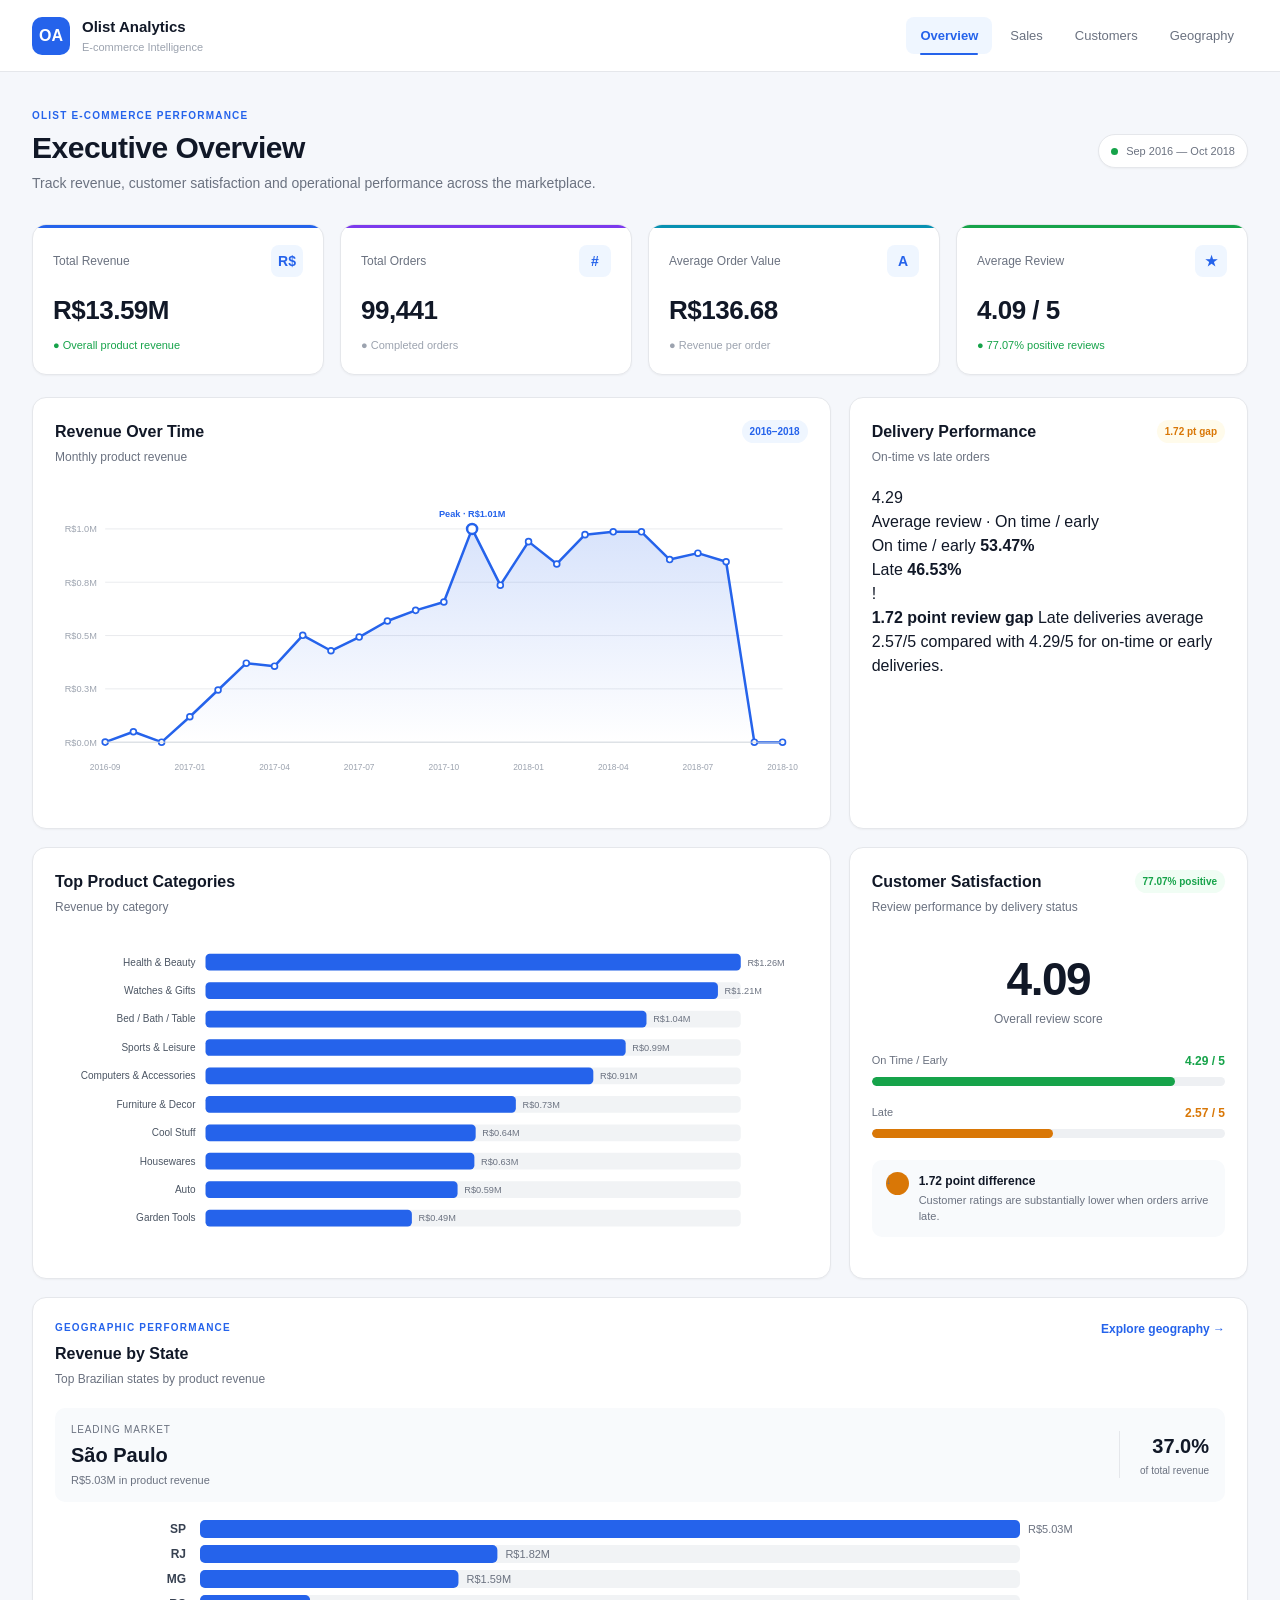
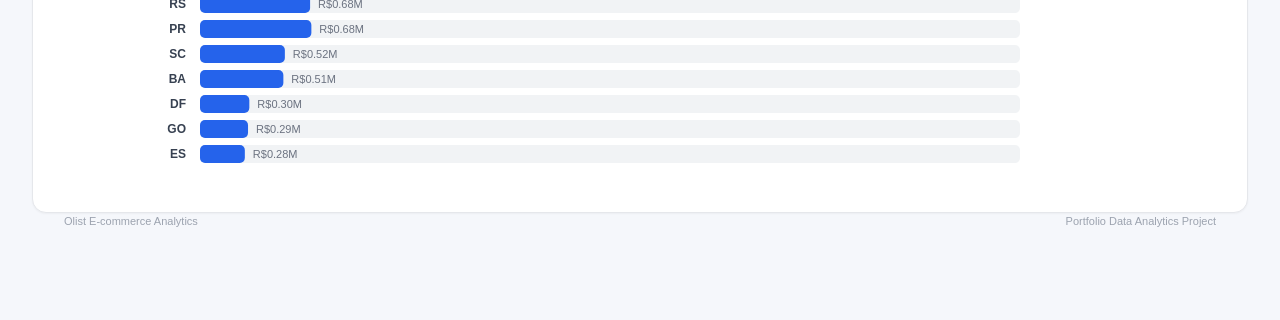
==== commit 641a2aab: "Add interactive sales period filter" ====
--- a/dashboard/index.html
+++ b/dashboard/index.html
@@ -30,7 +30,6 @@
     <nav class="navbar">
 
         <div class="navbar-inner">
-
 
             <a
                 href="index.html"
@@ -100,23 +99,28 @@
 
         <!-- PAGE HEADER -->
 
-        <header class="page-header">
+        <header class="page-header overview-header">
 
             <div>
+
+                <div class="eyebrow">
+                    OLIST E-COMMERCE PERFORMANCE
+                </div>
 
                 <h1 class="page-title">
                     Executive Overview
                 </h1>
 
                 <p class="page-description">
-                    A high-level view of sales,
-                    customers and operational performance.
+                    Track revenue, customer satisfaction and
+                    operational performance across the marketplace.
                 </p>
 
             </div>
 
-
-            <div class="page-meta">
+            <div class="period-badge">
+
+                <span class="period-dot"></span>
 
                 Sep 2016 — Oct 2018
 
@@ -130,7 +134,7 @@
         <section class="kpi-grid">
 
 
-            <div class="kpi-card">
+            <div class="kpi-card kpi-revenue">
 
                 <div class="kpi-top">
 
@@ -155,7 +159,7 @@
             </div>
 
 
-            <div class="kpi-card">
+            <div class="kpi-card kpi-orders">
 
                 <div class="kpi-top">
 
@@ -180,7 +184,7 @@
             </div>
 
 
-            <div class="kpi-card">
+            <div class="kpi-card kpi-aov">
 
                 <div class="kpi-top">
 
@@ -205,7 +209,7 @@
             </div>
 
 
-            <div class="kpi-card">
+            <div class="kpi-card kpi-review">
 
                 <div class="kpi-top">
 
@@ -237,6 +241,8 @@
 
         <section class="grid grid-2-1">
 
+
+            <!-- REVENUE -->
 
             <div class="card">
 
@@ -274,6 +280,8 @@
             </div>
 
 
+            <!-- DELIVERY -->
+
             <div class="card">
 
                 <div class="card-header">
@@ -290,97 +298,80 @@
 
                     </div>
 
-                </div>
-
-
-                <div style="
-                    text-align:center;
-                    margin: 10px 0 20px;
-                ">
-
-                    <div style="
-                        font-size: 38px;
-                        font-weight: 750;
-                    ">
-                        53.47%
-                    </div>
-
-                    <div style="
-                        font-size: 12px;
-                        color: var(--text-secondary);
-                    ">
-                        delivered on time or early
-                    </div>
-
-                </div>
-
-
-                <div class="progress">
-
-                    <div
-                        class="progress-bar"
-                        style="width:53.47%"
-                    ></div>
-
-                </div>
-
-
-                <div style="
-                    margin-top:18px;
-                ">
-
-                    <div style="
-                        display:flex;
-                        justify-content:space-between;
-                        font-size:12px;
-                        margin-bottom:9px;
-                    ">
+                    <span class="badge badge-warning">
+                        1.72 pt gap
+                    </span>
+
+                </div>
+
+
+                <div class="delivery-summary">
+
+
+                    <div class="delivery-main">
+
+                        <div class="delivery-score">
+                            4.29
+                        </div>
+
+                        <div class="delivery-label">
+                            Average review · On time / early
+                        </div>
+
+                    </div>
+
+
+                    <div class="delivery-comparison">
+
+                        <div class="delivery-stat">
+
+                            <span class="delivery-stat-label">
+                                On time / early
+                            </span>
+
+                            <strong>
+                                53.47%
+                            </strong>
+
+                        </div>
+
+
+                        <div class="delivery-stat">
+
+                            <span class="delivery-stat-label">
+                                Late
+                            </span>
+
+                            <strong>
+                                46.53%
+                            </strong>
+
+                        </div>
+
+                    </div>
+
+
+                </div>
+
+
+                <div class="delivery-gap">
+
+                    <div class="delivery-gap-icon">
+                        !
+                    </div>
+
+                    <div>
+
+                        <strong>
+                            1.72 point review gap
+                        </strong>
 
                         <span>
-                            On Time / Early
+                            Late deliveries average 2.57/5
+                            compared with 4.29/5 for on-time
+                            or early deliveries.
                         </span>
 
-                        <strong>
-                            88,653
-                        </strong>
-
-                    </div>
-
-
-                    <div style="
-                        display:flex;
-                        justify-content:space-between;
-                        font-size:12px;
-                        margin-bottom:18px;
-                    ">
-
-                        <span>
-                            Late
-                        </span>
-
-                        <strong>
-                            77,002
-                        </strong>
-
-                    </div>
-
-                </div>
-
-
-                <div class="insight">
-
-                    <div class="insight-icon">
-                        !
-                    </div>
-
-                    <div>
-
-                        Late deliveries averaged
-                        <strong>2.57 / 5</strong>
-                        compared with
-                        <strong>4.29 / 5</strong>
-                        for on-time or early orders.
-
                     </div>
 
                 </div>
@@ -395,6 +386,8 @@
 
         <section class="grid grid-2-1">
 
+
+            <!-- CATEGORIES -->
 
             <div class="card">
 
@@ -428,6 +421,8 @@
             </div>
 
 
+            <!-- CUSTOMER SATISFACTION -->
+
             <div class="card">
 
                 <div class="card-header">
@@ -439,7 +434,7 @@
                         </h2>
 
                         <p class="card-description">
-                            Review performance
+                            Review performance by delivery status
                         </p>
 
                     </div>
@@ -451,90 +446,96 @@
                 </div>
 
 
-                <div style="
-                    text-align:center;
-                    margin:20px 0 28px;
-                ">
-
-                    <div style="
-                        font-size:46px;
-                        font-weight:750;
-                    ">
+                <div class="satisfaction-score">
+
+                    <div class="satisfaction-number">
                         4.09
                     </div>
 
-                    <div style="
-                        color:var(--text-secondary);
-                        font-size:12px;
-                    ">
+                    <div class="satisfaction-label">
                         Overall review score
                     </div>
 
                 </div>
 
 
-                <div style="
-                    margin-bottom:20px;
-                ">
-
-                    <div style="
-                        display:flex;
-                        justify-content:space-between;
-                        font-size:12px;
-                        margin-bottom:7px;
-                    ">
+                <div class="satisfaction-comparison">
+
+
+                    <div class="satisfaction-item">
+
+                        <div class="satisfaction-item-top">
+
+                            <span>
+                                On Time / Early
+                            </span>
+
+                            <strong class="score-good">
+                                4.29 / 5
+                            </strong>
+
+                        </div>
+
+
+                        <div class="progress">
+
+                            <div
+                                class="progress-bar satisfaction-good"
+                                style="width:85.8%"
+                            ></div>
+
+                        </div>
+
+                    </div>
+
+
+                    <div class="satisfaction-item">
+
+                        <div class="satisfaction-item-top">
+
+                            <span>
+                                Late
+                            </span>
+
+                            <strong class="score-warning">
+                                2.57 / 5
+                            </strong>
+
+                        </div>
+
+
+                        <div class="progress">
+
+                            <div
+                                class="progress-bar satisfaction-late"
+                                style="width:51.4%"
+                            ></div>
+
+                        </div>
+
+                    </div>
+
+
+                </div>
+
+
+                <div class="satisfaction-insight">
+
+                    <span class="satisfaction-insight-icon">
+                        ↓
+                    </span>
+
+                    <div>
+
+                        <strong>
+                            1.72 point difference
+                        </strong>
 
                         <span>
-                            On Time / Early
+                            Customer ratings are substantially
+                            lower when orders arrive late.
                         </span>
 
-                        <strong>
-                            4.29 / 5
-                        </strong>
-
-                    </div>
-
-                    <div class="progress">
-
-                        <div
-                            class="progress-bar"
-                            style="width:85.8%"
-                        ></div>
-
-                    </div>
-
-                </div>
-
-
-                <div>
-
-                    <div style="
-                        display:flex;
-                        justify-content:space-between;
-                        font-size:12px;
-                        margin-bottom:7px;
-                    ">
-
-                        <span>
-                            Late
-                        </span>
-
-                        <strong>
-                            2.57 / 5
-                        </strong>
-
-                    </div>
-
-                    <div class="progress">
-
-                        <div
-                            class="progress-bar"
-                            style="
-                                width:51.4%;
-                                background:#9ca3af;
-                            "
-                        ></div>
-
                     </div>
 
                 </div>
@@ -545,50 +546,86 @@
         </section>
 
 
-        <!-- GEOGRAPHY -->
-
-        <section class="card">
-
-            <div class="card-header">
-
-                <div>
-
-                    <h2 class="card-title">
-                        Revenue by State
-                    </h2>
-
-                    <p class="card-description">
-                        Top Brazilian states by product revenue
-                    </p>
-
-                </div>
-
-
-                <a
-                    href="geography.html"
-                    class="card-action"
-                >
-                    View geography →
-                </a>
-
-            </div>
-
-
-            <div
-                class="chart chart-md"
-                id="stateChart"
-            >
-
-                <svg viewBox="0 0 1000 280">
-                </svg>
-
-            </div>
-
-        </section>
-
-
-    </main>
-
+<!-- GEOGRAPHY -->
+
+<section class="card geography-overview">
+
+    <div class="card-header">
+
+        <div>
+
+            <div class="eyebrow">
+                GEOGRAPHIC PERFORMANCE
+            </div>
+
+            <h2 class="card-title">
+                Revenue by State
+            </h2>
+
+            <p class="card-description">
+                Top Brazilian states by product revenue
+            </p>
+
+        </div>
+
+
+        <a
+            href="geography.html"
+            class="card-action"
+        >
+            Explore geography →
+        </a>
+
+    </div>
+
+
+    <div class="geography-highlight">
+
+        <div>
+
+            <span class="highlight-label">
+                Leading market
+            </span>
+
+            <strong>
+                São Paulo
+            </strong>
+
+            <span class="highlight-description">
+                R$5.03M in product revenue
+            </span>
+
+        </div>
+
+
+        <div class="highlight-share">
+
+            <strong>
+                37.0%
+            </strong>
+
+            <span>
+                of total revenue
+            </span>
+
+        </div>
+
+    </div>
+
+
+    <div
+        class="chart chart-md"
+        id="stateChart"
+    >
+
+        <svg viewBox="0 0 1000 280">
+        </svg>
+
+    </div>
+
+</section>
+
+    <!-- FOOTER -->
 
     <footer class="footer">
 
@@ -607,8 +644,10 @@
 
 
 <script src="js/data.js"></script>
+
 <script src="js/overview.js"></script>
 
+
 </body>
 
 </html>
--- a/dashboard/css/style.css
+++ b/dashboard/css/style.css
@@ -175,22 +175,37 @@
     font-size: 13px;
     font-weight: 500;
 
+    position: relative;
+
     transition:
         background 0.2s ease,
-        color 0.2s ease;
-}
-
+        color 0.2s ease,
+        transform 0.2s ease;
+}
 
 .nav-link:hover {
     background: var(--surface-soft);
     color: var(--text);
-}
-
+
+    transform: translateY(-1px);
+}
 
 .nav-link.active {
     background: var(--primary-soft);
     color: var(--primary);
     font-weight: 600;
+    position: relative;
+}
+
+.nav-link.active::after {
+    content: "";
+    position: absolute;
+    left: 14px;
+    right: 14px;
+    bottom: -1px;
+    height: 2px;
+    border-radius: 999px;
+    background: var(--primary);
 }
 
 
@@ -679,6 +694,48 @@
     font-size: 13px;
 }
 
+/* =========================================
+   KPI ACCENTS
+========================================= */
+
+.kpi-card {
+    position: relative;
+    overflow: hidden;
+}
+
+.kpi-card::before {
+    content: "";
+
+    position: absolute;
+
+    top: 0;
+    left: 0;
+
+    width: 100%;
+    height: 3px;
+
+    background: var(--primary);
+}
+
+.kpi-revenue::before {
+    background: var(--primary);
+}
+
+.kpi-orders::before {
+    background: #7c3aed;
+}
+
+.kpi-aov::before {
+    background: #0891b2;
+}
+
+.kpi-review::before {
+    background: var(--success);
+}
+
+.kpi-card .kpi-value {
+    margin-top: 2px;
+}
 
 /* =========================================
    FOOTER
@@ -702,6 +759,56 @@
     gap: 20px;
 }
 
+/* =========================================
+   OVERVIEW HEADER
+========================================= */
+
+.overview-header {
+    align-items: center;
+    margin-bottom: 30px;
+}
+
+.eyebrow {
+    color: var(--primary);
+
+    font-size: 10px;
+    font-weight: 700;
+
+    letter-spacing: 1.2px;
+
+    margin-bottom: 7px;
+}
+
+.period-badge {
+    display: inline-flex;
+
+    align-items: center;
+    gap: 8px;
+
+    padding: 8px 12px;
+
+    background: var(--surface);
+
+    border: 1px solid var(--border);
+
+    border-radius: 999px;
+
+    color: var(--text-secondary);
+
+    font-size: 11px;
+    font-weight: 500;
+
+    box-shadow: var(--shadow-sm);
+}
+
+.period-dot {
+    width: 7px;
+    height: 7px;
+
+    border-radius: 50%;
+
+    background: var(--success);
+}
 
 /* =========================================
    RESPONSIVE
@@ -782,4 +889,251 @@
         flex-direction: column;
     }
 
+}
+
+/* =========================================
+   CUSTOMER SATISFACTION
+========================================= */
+
+.satisfaction-score {
+    text-align: center;
+    padding: 20px 0 24px;
+}
+
+.satisfaction-number {
+    font-size: 46px;
+    line-height: 1;
+    font-weight: 750;
+    letter-spacing: -1.5px;
+}
+
+.satisfaction-label {
+    margin-top: 8px;
+    font-size: 12px;
+    color: var(--text-secondary);
+}
+
+.satisfaction-comparison {
+    display: grid;
+    gap: 18px;
+}
+
+.satisfaction-item {
+    display: grid;
+    gap: 7px;
+}
+
+.satisfaction-item-top {
+    display: flex;
+    justify-content: space-between;
+    align-items: center;
+    font-size: 11px;
+}
+
+.satisfaction-item-top span {
+    color: var(--text-secondary);
+}
+
+.satisfaction-item-top strong {
+    font-size: 12px;
+}
+
+.score-good {
+    color: var(--success);
+}
+
+.score-warning {
+    color: var(--warning);
+}
+
+.satisfaction-good {
+    background: var(--success);
+}
+
+.satisfaction-late {
+    background: var(--warning);
+}
+
+.satisfaction-insight {
+    display: flex;
+    align-items: flex-start;
+    gap: 10px;
+    margin-top: 22px;
+    padding: 12px 14px;
+    background: var(--surface-soft);
+    border-radius: var(--radius-sm);
+    font-size: 11px;
+    line-height: 1.5;
+}
+
+.satisfaction-insight-icon {
+    flex-shrink: 0;
+
+    display: flex;
+    align-items: center;
+    justify-content: center;
+
+    width: 23px;
+    height: 23px;
+
+    border-radius: 50%;
+
+    background: var(--warning);
+    color: white;
+
+    font-size: 11px;
+    font-weight: 700;
+}
+
+.satisfaction-insight strong {
+    display: block;
+    margin-bottom: 2px;
+    font-size: 12px;
+}
+
+.satisfaction-insight span {
+    display: block;
+    color: var(--text-secondary);
+}
+
+/* =========================================
+   GEOGRAPHY OVERVIEW
+========================================= */
+
+.geography-overview {
+    overflow: hidden;
+}
+
+.geography-highlight {
+    display: flex;
+
+    align-items: center;
+    justify-content: space-between;
+
+    gap: 20px;
+
+    margin-bottom: 8px;
+
+    padding: 14px 16px;
+
+    background: var(--surface-soft);
+
+    border-radius: var(--radius-sm);
+}
+
+.highlight-label {
+    display: block;
+
+    margin-bottom: 3px;
+
+    color: var(--text-secondary);
+
+    font-size: 10px;
+
+    text-transform: uppercase;
+
+    letter-spacing: 0.8px;
+}
+
+.geography-highlight strong {
+    display: block;
+
+    font-size: 20px;
+
+    font-weight: 750;
+}
+
+.highlight-description {
+    display: block;
+
+    margin-top: 2px;
+
+    color: var(--text-secondary);
+
+    font-size: 11px;
+}
+
+.highlight-share {
+    text-align: right;
+
+    padding-left: 20px;
+
+    border-left: 1px solid var(--border);
+}
+
+.highlight-share strong {
+    font-size: 20px;
+}
+
+.highlight-share span {
+    display: block;
+
+    margin-top: 2px;
+
+    color: var(--text-secondary);
+
+    font-size: 10px;
+}
+
+/* =========================================
+   SALES PERIOD FILTER
+========================================= */
+
+.sales-filter {
+    display: flex;
+
+    align-items: center;
+
+    gap: 9px;
+
+    padding: 7px 10px 7px 12px;
+
+    background: var(--surface);
+
+    border: 1px solid var(--border);
+
+    border-radius: 10px;
+
+    box-shadow: var(--shadow-sm);
+}
+
+
+.sales-filter-label {
+    font-size: 10px;
+
+    font-weight: 600;
+
+    color: var(--text-secondary);
+
+    text-transform: uppercase;
+
+    letter-spacing: 0.6px;
+}
+
+
+.sales-filter-select {
+    appearance: none;
+
+    border: none;
+
+    outline: none;
+
+    background: var(--surface);
+
+    color: var(--text);
+
+    font-family: inherit;
+
+    font-size: 12px;
+
+    font-weight: 600;
+
+    cursor: pointer;
+
+    padding-right: 4px;
+}
+
+
+.sales-filter-select:focus {
+    outline: none;
 }
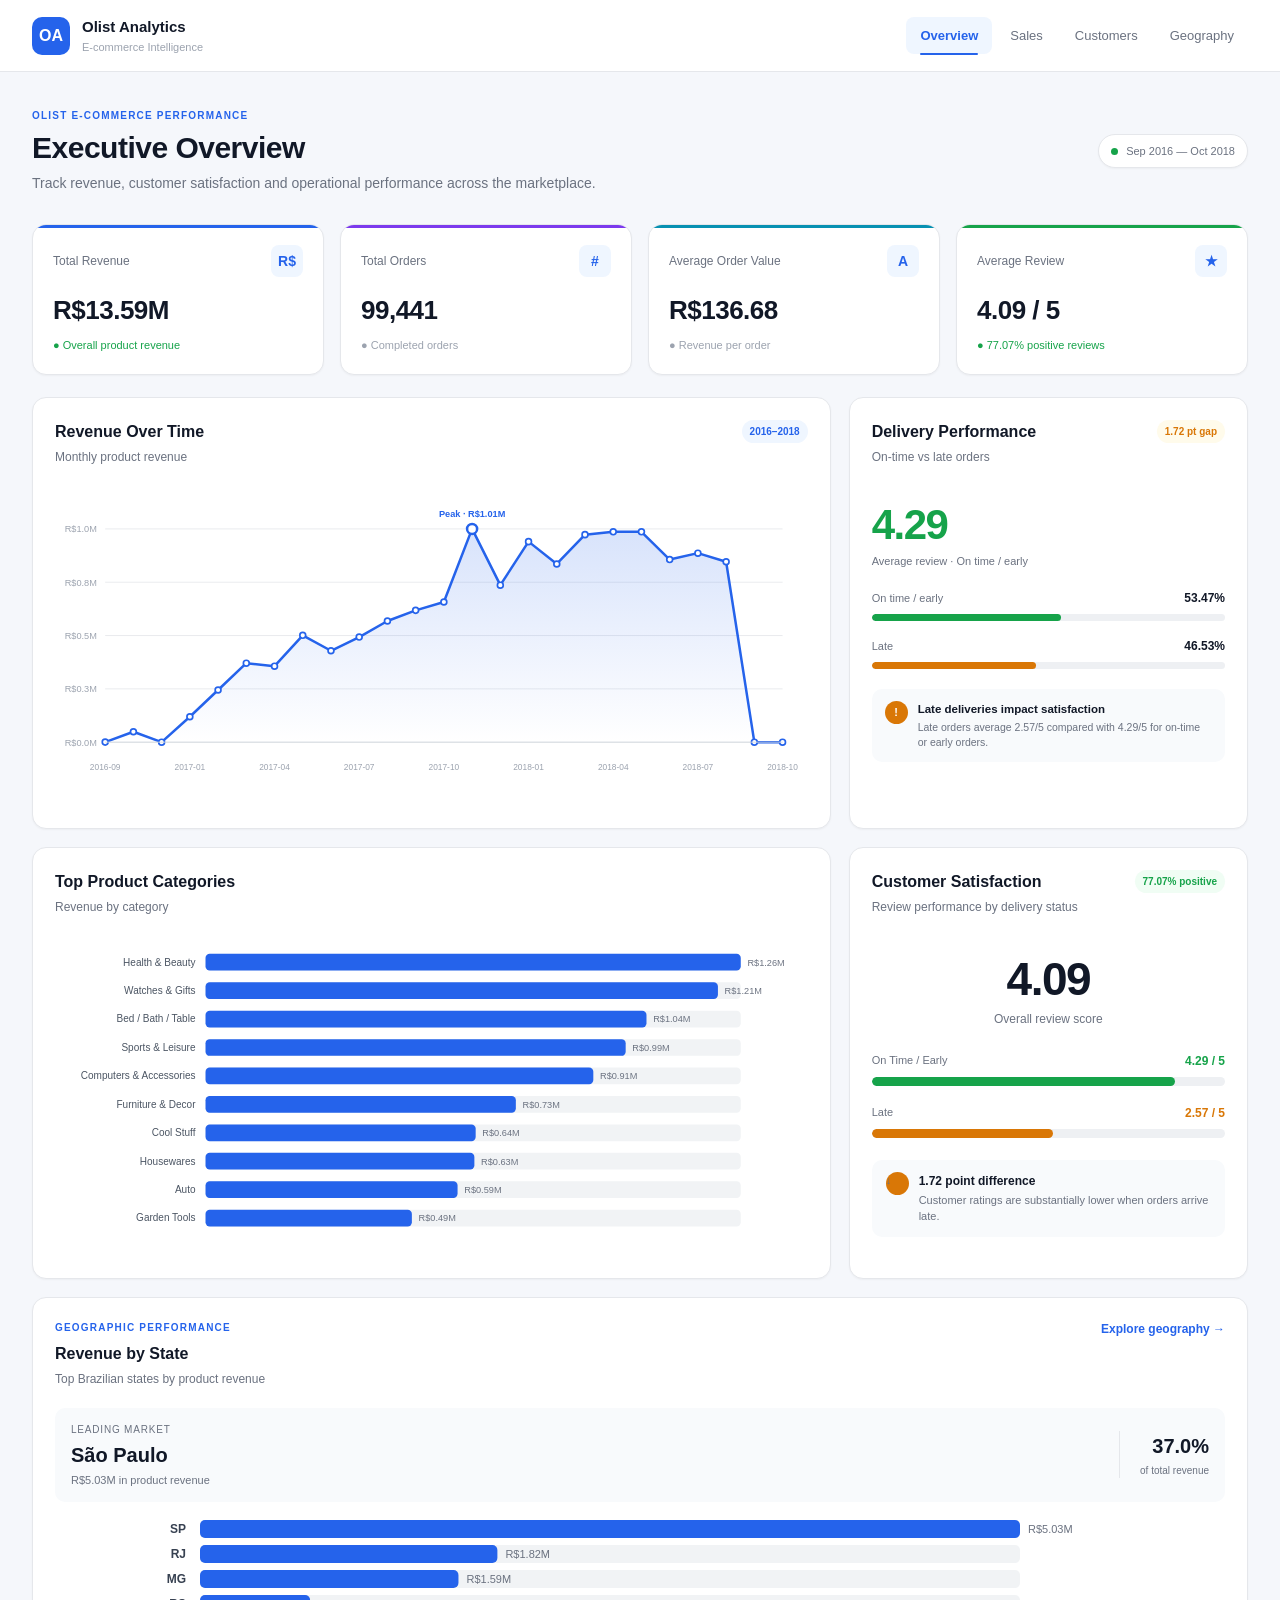
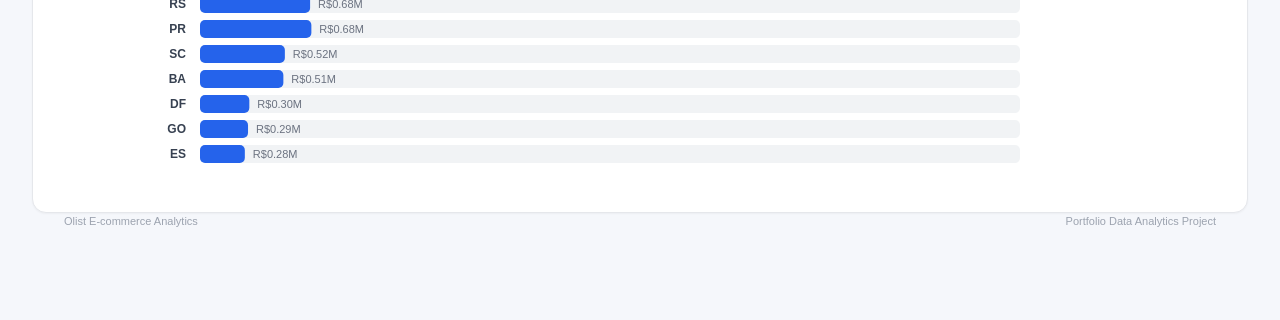
==== commit e23b141b: "Polish dashboard styling and geography analysis" ====
--- a/dashboard/index.html
+++ b/dashboard/index.html
@@ -282,7 +282,7 @@
 
             <!-- DELIVERY -->
 
-            <div class="card">
+            <div class="card delivery-card">
 
                 <div class="card-header">
 
@@ -305,27 +305,31 @@
                 </div>
 
 
-                <div class="delivery-summary">
-
-
-                    <div class="delivery-main">
-
-                        <div class="delivery-score">
-                            4.29
-                        </div>
-
-                        <div class="delivery-label">
-                            Average review · On time / early
-                        </div>
-
-                    </div>
-
-
-                    <div class="delivery-comparison">
-
-                        <div class="delivery-stat">
-
-                            <span class="delivery-stat-label">
+                <!-- MAIN DELIVERY SCORE -->
+
+                <div class="delivery-main-score">
+
+                    <div class="delivery-score">
+                        4.29
+                    </div>
+
+                    <div class="delivery-label">
+                        Average review · On time / early
+                    </div>
+
+                </div>
+
+
+                <!-- DELIVERY RATES -->
+
+                <div class="delivery-rates">
+
+
+                    <div class="delivery-rate">
+
+                        <div class="delivery-rate-header">
+
+                            <span>
                                 On time / early
                             </span>
 
@@ -335,10 +339,23 @@
 
                         </div>
 
-
-                        <div class="delivery-stat">
-
-                            <span class="delivery-stat-label">
+                        <div class="delivery-track">
+
+                            <div
+                                class="delivery-fill delivery-fill-good"
+                                style="width:53.47%"
+                            ></div>
+
+                        </div>
+
+                    </div>
+
+
+                    <div class="delivery-rate">
+
+                        <div class="delivery-rate-header">
+
+                            <span>
                                 Late
                             </span>
 
@@ -348,28 +365,38 @@
 
                         </div>
 
-                    </div>
-
-
-                </div>
-
-
-                <div class="delivery-gap">
-
-                    <div class="delivery-gap-icon">
+                        <div class="delivery-track">
+
+                            <div
+                                class="delivery-fill delivery-fill-late"
+                                style="width:46.53%"
+                            ></div>
+
+                        </div>
+
+                    </div>
+
+
+                </div>
+
+
+                <!-- KEY INSIGHT -->
+
+                <div class="delivery-insight">
+
+                    <div class="delivery-insight-icon">
                         !
                     </div>
 
-                    <div>
+                    <div class="delivery-insight-content">
 
                         <strong>
-                            1.72 point review gap
+                            Late deliveries impact satisfaction
                         </strong>
 
                         <span>
-                            Late deliveries average 2.57/5
-                            compared with 4.29/5 for on-time
-                            or early deliveries.
+                            Late orders average 2.57/5 compared with
+                            4.29/5 for on-time or early orders.
                         </span>
 
                     </div>
@@ -546,98 +573,102 @@
         </section>
 
 
-<!-- GEOGRAPHY -->
-
-<section class="card geography-overview">
-
-    <div class="card-header">
-
-        <div>
-
-            <div class="eyebrow">
-                GEOGRAPHIC PERFORMANCE
-            </div>
-
-            <h2 class="card-title">
-                Revenue by State
-            </h2>
-
-            <p class="card-description">
-                Top Brazilian states by product revenue
-            </p>
-
-        </div>
-
-
-        <a
-            href="geography.html"
-            class="card-action"
-        >
-            Explore geography →
-        </a>
-
-    </div>
-
-
-    <div class="geography-highlight">
-
-        <div>
-
-            <span class="highlight-label">
-                Leading market
+        <!-- GEOGRAPHY -->
+
+        <section class="card geography-overview">
+
+            <div class="card-header">
+
+                <div>
+
+                    <div class="eyebrow">
+                        GEOGRAPHIC PERFORMANCE
+                    </div>
+
+                    <h2 class="card-title">
+                        Revenue by State
+                    </h2>
+
+                    <p class="card-description">
+                        Top Brazilian states by product revenue
+                    </p>
+
+                </div>
+
+
+                <a
+                    href="geography.html"
+                    class="card-action"
+                >
+                    Explore geography →
+                </a>
+
+            </div>
+
+
+            <div class="geography-highlight">
+
+                <div>
+
+                    <span class="highlight-label">
+                        Leading market
+                    </span>
+
+                    <strong>
+                        São Paulo
+                    </strong>
+
+                    <span class="highlight-description">
+                        R$5.03M in product revenue
+                    </span>
+
+                </div>
+
+
+                <div class="highlight-share">
+
+                    <strong>
+                        37.0%
+                    </strong>
+
+                    <span>
+                        of total revenue
+                    </span>
+
+                </div>
+
+            </div>
+
+
+            <div
+                class="chart chart-md"
+                id="stateChart"
+            >
+
+                <svg viewBox="0 0 1000 280">
+                </svg>
+
+            </div>
+
+        </section>
+
+
+        <!-- FOOTER -->
+
+        <footer class="footer">
+
+            <span>
+                Olist E-commerce Analytics
             </span>
 
-            <strong>
-                São Paulo
-            </strong>
-
-            <span class="highlight-description">
-                R$5.03M in product revenue
+            <span>
+                Portfolio Data Analytics Project
             </span>
 
-        </div>
-
-
-        <div class="highlight-share">
-
-            <strong>
-                37.0%
-            </strong>
-
-            <span>
-                of total revenue
-            </span>
-
-        </div>
-
-    </div>
-
-
-    <div
-        class="chart chart-md"
-        id="stateChart"
-    >
-
-        <svg viewBox="0 0 1000 280">
-        </svg>
-
-    </div>
-
-</section>
-
-    <!-- FOOTER -->
-
-    <footer class="footer">
-
-        <span>
-            Olist E-commerce Analytics
-        </span>
-
-        <span>
-            Portfolio Data Analytics Project
-        </span>
-
-    </footer>
+        </footer>
+
+
+    </main>
 
 
 </div>
--- a/dashboard/css/style.css
+++ b/dashboard/css/style.css
@@ -1136,4 +1136,282 @@
 
 .sales-filter-select:focus {
     outline: none;
+}
+
+/* =========================================
+   DELIVERY PERFORMANCE — OVERVIEW
+========================================= */
+
+.delivery-card {
+    display: flex;
+    flex-direction: column;
+}
+
+
+/* MAIN SCORE */
+
+.delivery-main-score {
+    padding: 18px 0 20px;
+}
+
+.delivery-score {
+    font-size: 42px;
+    line-height: 1;
+    font-weight: 750;
+    letter-spacing: -1.5px;
+    color: var(--success);
+}
+
+.delivery-label {
+    margin-top: 7px;
+    font-size: 11px;
+    color: var(--text-secondary);
+}
+
+
+/* DELIVERY RATES */
+
+.delivery-rates {
+    display: grid;
+    gap: 16px;
+}
+
+
+.delivery-rate {
+    display: grid;
+    gap: 7px;
+}
+
+
+.delivery-rate-header {
+    display: flex;
+    align-items: center;
+    justify-content: space-between;
+    font-size: 11px;
+}
+
+
+.delivery-rate-header span {
+    color: var(--text-secondary);
+}
+
+
+.delivery-rate-header strong {
+    font-size: 12px;
+    color: var(--text);
+}
+
+
+/* PROGRESS TRACK */
+
+.delivery-track {
+    width: 100%;
+    height: 7px;
+
+    overflow: hidden;
+
+    border-radius: 999px;
+
+    background: #eef0f3;
+}
+
+
+.delivery-fill {
+    height: 100%;
+
+    border-radius: 999px;
+}
+
+
+.delivery-fill-good {
+    background: var(--success);
+}
+
+
+.delivery-fill-late {
+    background: var(--warning);
+}
+
+
+/* KEY INSIGHT */
+
+.delivery-insight {
+    display: flex;
+
+    align-items: flex-start;
+
+    gap: 10px;
+
+    margin-top: 20px;
+
+    padding: 12px 13px;
+
+    background: var(--surface-soft);
+
+    border-radius: var(--radius-sm);
+}
+
+
+.delivery-insight-icon {
+    flex-shrink: 0;
+
+    display: flex;
+
+    align-items: center;
+    justify-content: center;
+
+    width: 23px;
+    height: 23px;
+
+    border-radius: 50%;
+
+    background: var(--warning);
+
+    color: white;
+
+    font-size: 11px;
+
+    font-weight: 700;
+}
+
+
+.delivery-insight-content {
+    min-width: 0;
+
+    font-size: 10.5px;
+
+    line-height: 1.45;
+}
+
+
+.delivery-insight-content strong {
+    display: block;
+
+    margin-bottom: 2px;
+
+    font-size: 11.5px;
+}
+
+
+.delivery-insight-content span {
+    display: block;
+
+    color: var(--text-secondary);
+}
+
+/* =========================================
+   MOBILE DASHBOARD POLISH
+========================================= */
+
+@media (max-width: 700px) {
+
+    /* Prevent long dashboard text from causing overflow */
+
+    .page-title {
+        font-size: 25px;
+    }
+
+    .page-description {
+        font-size: 13px;
+        max-width: 100%;
+    }
+
+
+    /* KPI cards */
+
+    .kpi-card {
+        padding: 17px;
+    }
+
+    .kpi-value {
+        font-size: 24px;
+    }
+
+
+    /* Cards */
+
+    .card {
+        padding: 17px;
+    }
+
+    .card-header {
+        margin-bottom: 16px;
+    }
+
+    .card-title {
+        font-size: 15px;
+    }
+
+
+    /* Make wide analytics tables scroll instead of breaking layout */
+
+    .table-wrapper {
+        overflow-x: auto;
+        -webkit-overflow-scrolling: touch;
+    }
+
+    .data-table {
+        min-width: 620px;
+    }
+
+
+    /* Allow wide SVG charts to remain readable */
+
+    .chart {
+        overflow-x: auto;
+        overflow-y: hidden;
+    }
+
+    .chart svg {
+        min-width: 650px;
+    }
+
+
+    /* Geography highlight */
+
+    .geography-highlight {
+        align-items: flex-start;
+        flex-direction: column;
+        gap: 12px;
+    }
+
+    .highlight-share {
+        width: 100%;
+        text-align: left;
+        padding-left: 0;
+        padding-top: 10px;
+        border-left: none;
+        border-top: 1px solid var(--border);
+    }
+
+
+    /* Sales filter */
+
+    .sales-filter {
+        width: 100%;
+        justify-content: space-between;
+    }
+
+
+    /* Satisfaction comparison */
+
+    .satisfaction-comparison {
+        gap: 14px;
+    }
+
+
+    /* Delivery insight */
+
+    .delivery-insight {
+        padding: 11px 12px;
+    }
+
+
+    /* Keep footer readable */
+
+    .footer {
+        gap: 8px;
+        font-size: 10px;
+    }
+
 }
